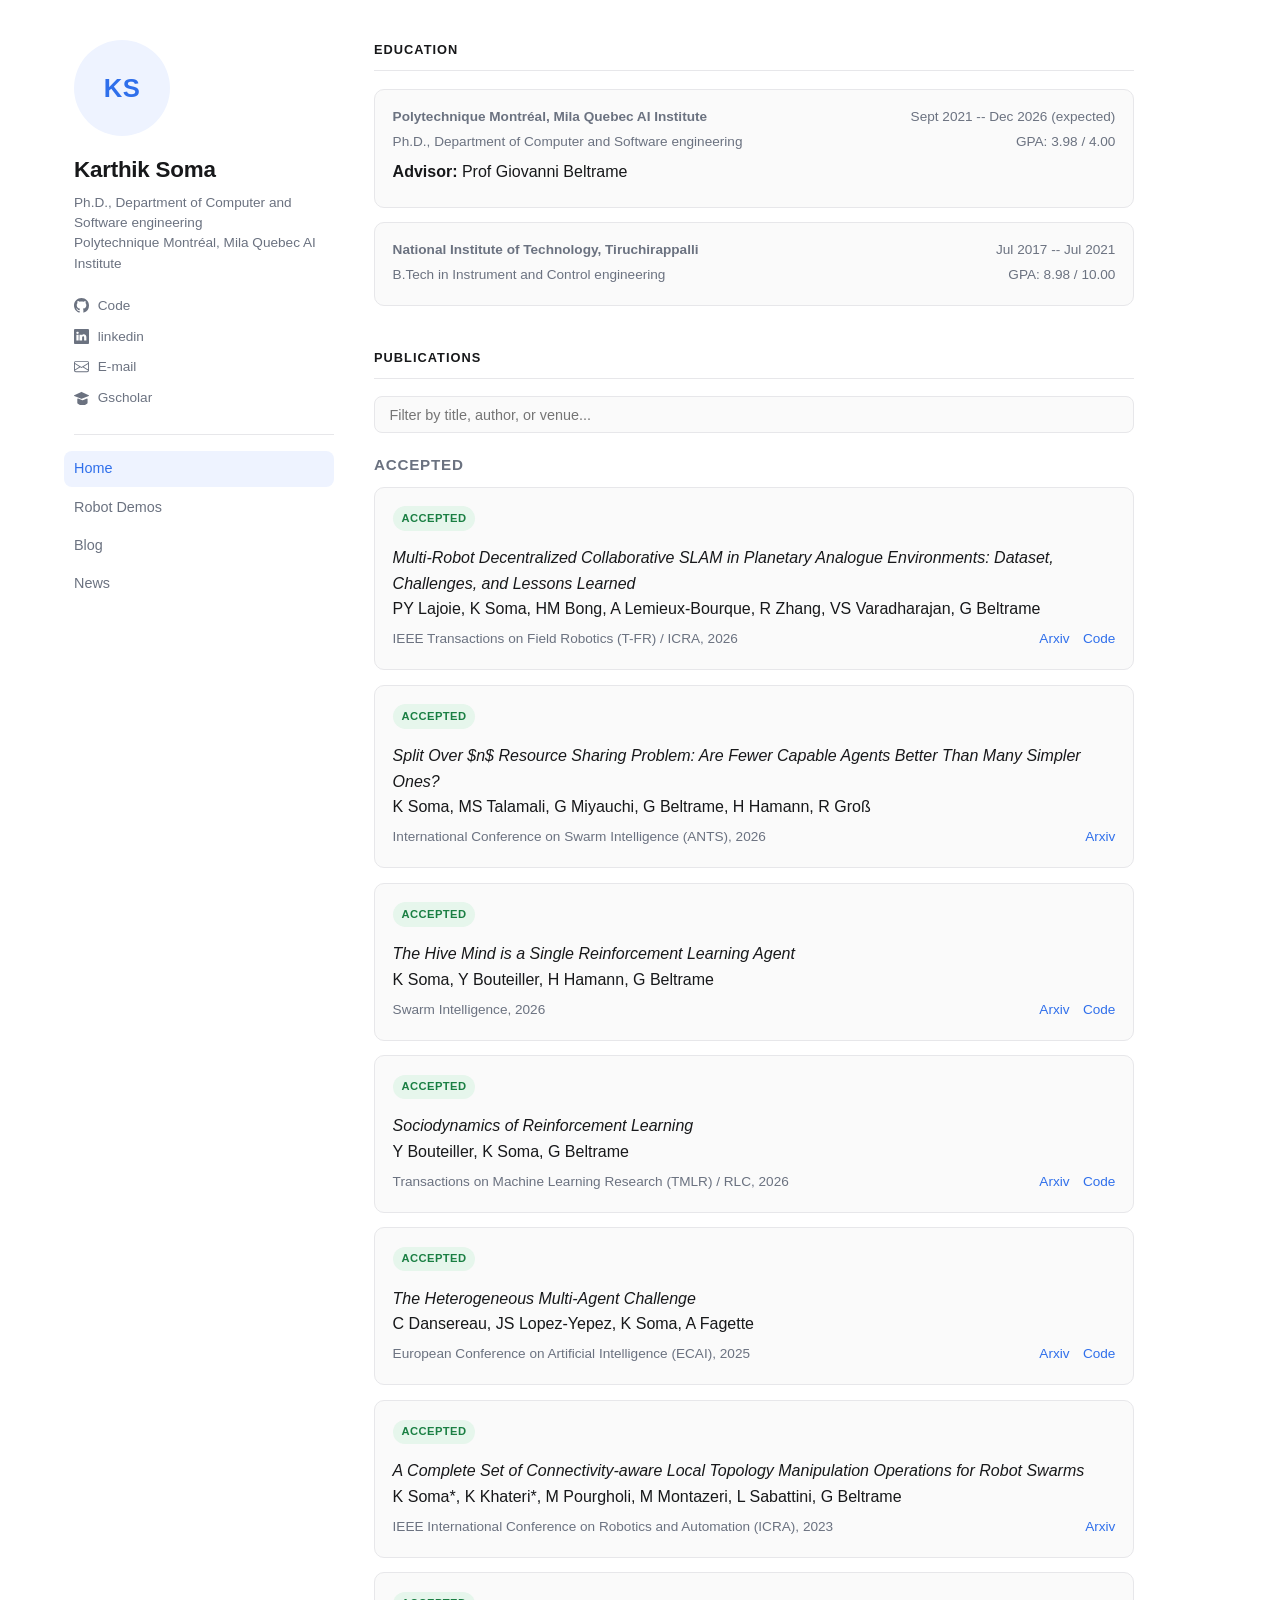
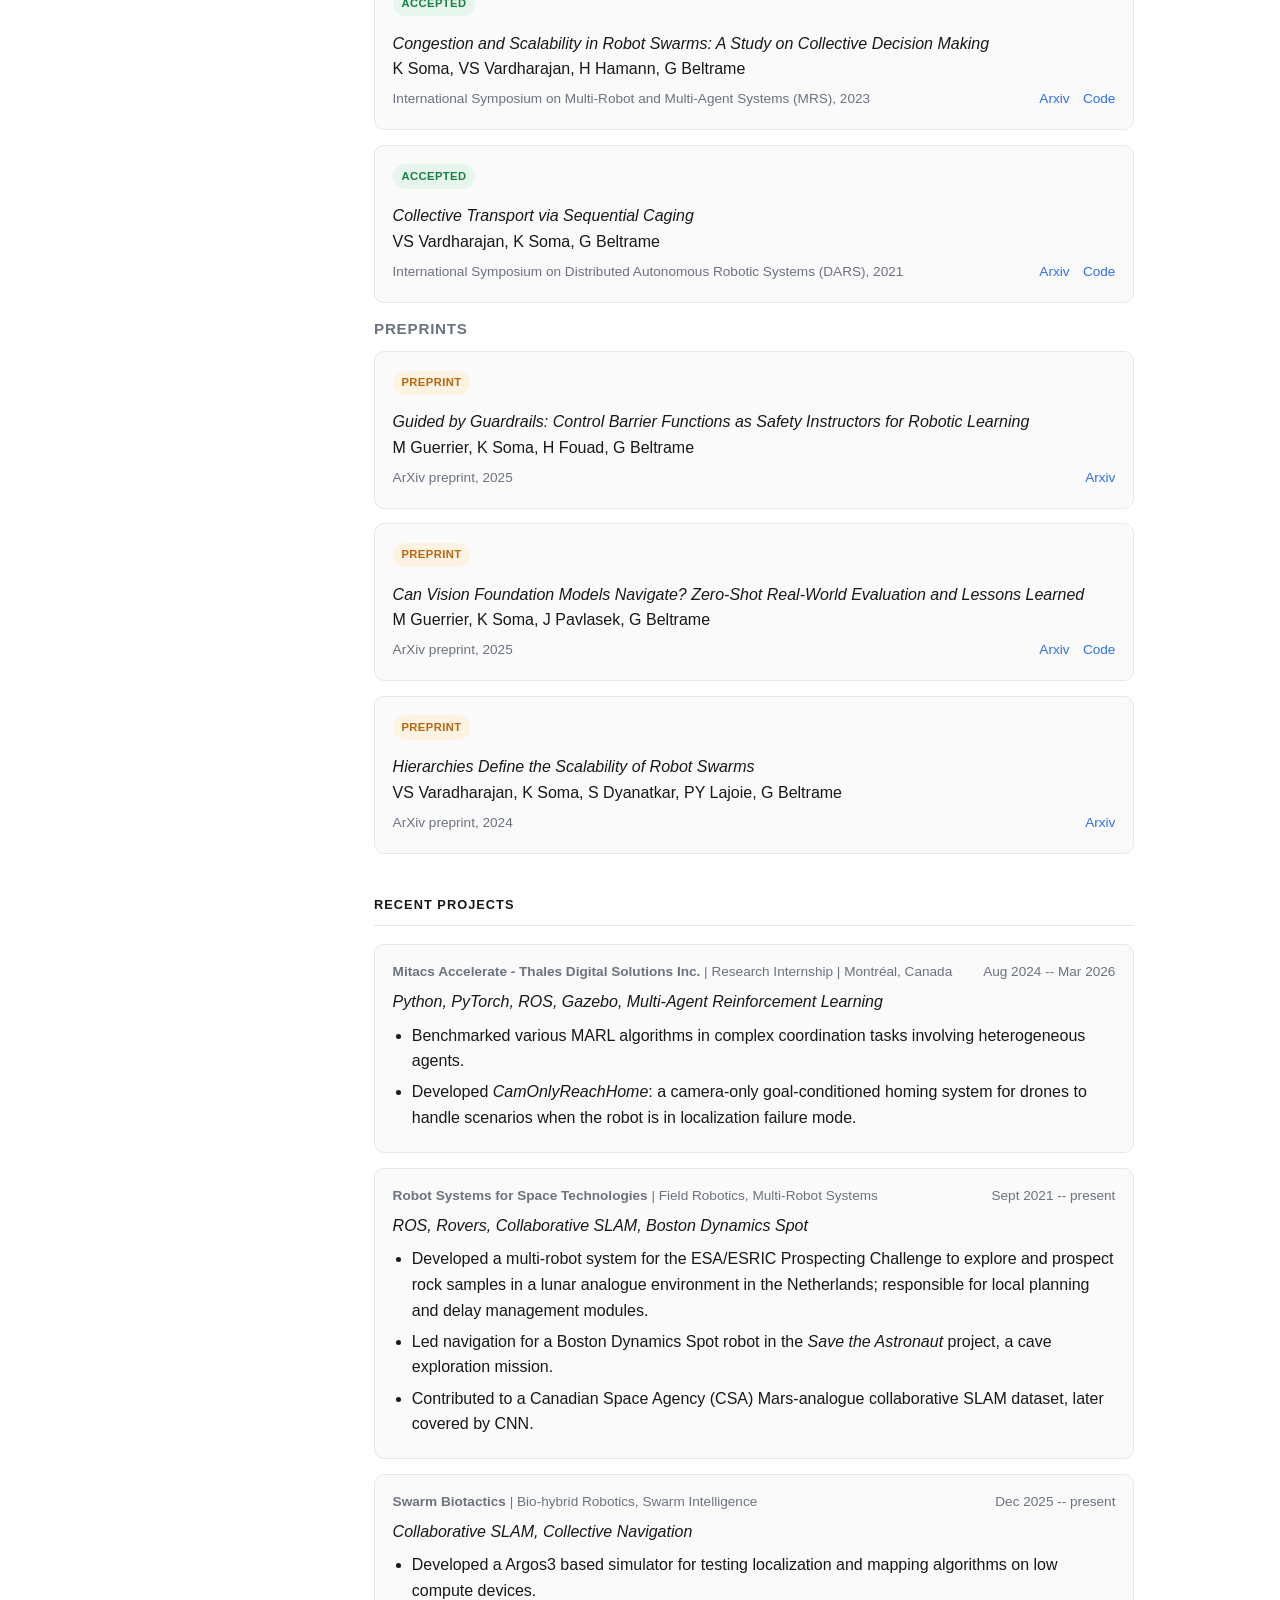
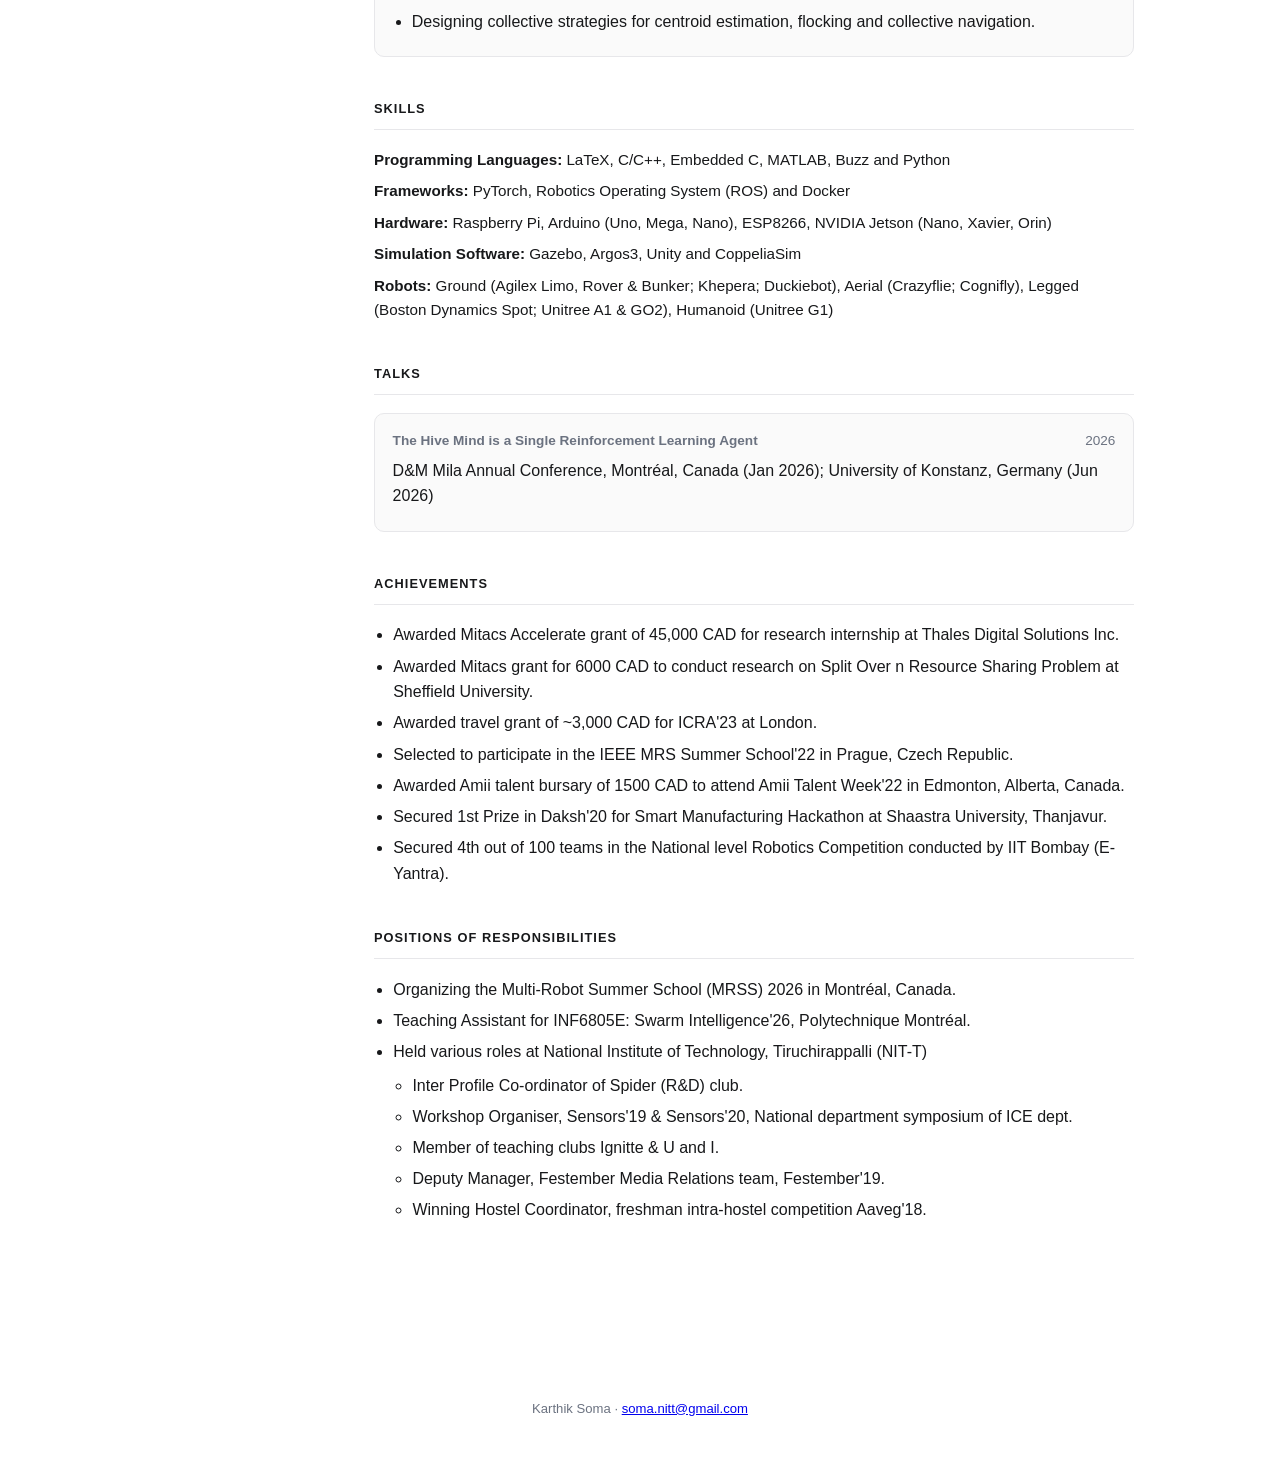
==== index.html @ 1604057b "Redesign site with sidebar layout and tagged publications Sidebar (avatar, role, contact icons, nav)" ====
<!DOCTYPE html>
<html lang="en">
<head>
<meta charset="UTF-8">
<meta name="viewport" content="width=device-width, initial-scale=1.0">
<title>Karthik Soma</title>
<link rel="stylesheet" href="assets/css/style.css">
</head>
<body>

<div class="page">

<aside class="sidebar">
  <div class="avatar-wrap">
    <img class="avatar" src="assets/img/profile.jpg" alt="Karthik Soma"
         onerror="this.style.display='none'; this.nextElementSibling.style.display='flex';">
    <div class="avatar-fallback">KS</div>
  </div>

  <h1>Karthik Soma</h1>
  <p class="role-line">
    Ph.D., Department of Computer and Software engineering<br>
    Polytechnique Montréal, Mila Quebec AI Institute
  </p>

  <ul class="contact-list">
    <li><a href="https://github.com/karthiksomz">
      <svg viewBox="0 0 16 16"><path d="M8 0C3.58 0 0 3.58 0 8c0 3.54 2.29 6.53 5.47 7.59.4.07.55-.17.55-.38 0-.19-.01-.82-.01-1.49-2.01.37-2.53-.49-2.69-.94-.09-.23-.48-.94-.82-1.13-.28-.15-.68-.52-.01-.53.63-.01 1.08.58 1.23.82.72 1.21 1.87.87 2.33.66.07-.52.28-.87.51-1.07-1.78-.2-3.64-.89-3.64-3.95 0-.87.31-1.59.82-2.15-.08-.2-.36-1.02.08-2.12 0 0 .67-.21 2.2.82.64-.18 1.32-.27 2-.27.68 0 1.36.09 2 .27 1.53-1.04 2.2-.82 2.2-.82.44 1.1.16 1.92.08 2.12.51.56.82 1.27.82 2.15 0 3.07-1.87 3.75-3.65 3.95.29.25.54.73.54 1.48 0 1.07-.01 1.93-.01 2.2 0 .21.15.46.55.38A8.01 8.01 0 0 0 16 8c0-4.42-3.58-8-8-8z"/></svg>
      Code
    </a></li>
    <li><a href="https://www.linkedin.com/in/karthik-soma-b92166162/">
      <svg viewBox="0 0 16 16"><path d="M0 1.146C0 .513.526 0 1.175 0h13.65C15.474 0 16 .513 16 1.146v13.708C16 15.487 15.474 16 14.825 16H1.175C.526 16 0 15.487 0 14.854V1.146zM4.943 12.248V6.169H2.542v6.079h2.401zm-1.2-6.906c.837 0 1.358-.554 1.358-1.248-.015-.709-.52-1.248-1.342-1.248-.822 0-1.359.54-1.359 1.248 0 .694.521 1.248 1.327 1.248h.016zm4.908 6.906V8.884c0-.185.014-.369.068-.5.147-.369.483-.75 1.047-.75.738 0 1.033.56 1.033 1.382v3.232h2.4V8.75c0-2.22-1.185-3.25-2.766-3.25-1.274 0-1.845.7-2.165 1.192v.025h-.017l.017-.025V6.169h-2.4c.03.678 0 6.079 0 6.079h2.4z"/></svg>
      linkedin
    </a></li>
    <li><a href="mailto:soma.nitt@gmail.com">
      <svg viewBox="0 0 16 16"><path d="M0 4a2 2 0 0 1 2-2h12a2 2 0 0 1 2 2v8a2 2 0 0 1-2 2H2a2 2 0 0 1-2-2V4zm2-1a1 1 0 0 0-1 1v.217l7 4.2 7-4.2V4a1 1 0 0 0-1-1H2zm13 2.383-4.708 2.825L15 11.105V5.383zm-.034 6.876-5.64-3.471L8 9.583l-1.326-.795-5.64 3.47A1 1 0 0 0 2 13h12a1 1 0 0 0 .966-.741zM1 11.105l4.708-2.897L1 5.383v5.722z"/></svg>
      E-mail
    </a></li>
    <li><a href="https://scholar.google.ca/citations?user=eJ5jLXoAAAAJ&hl=en">
      <svg viewBox="0 0 16 16"><path d="M8.211 2.047a.5.5 0 0 0-.422 0l-7.5 3.5a.5.5 0 0 0 .017.912l7.5 3a.5.5 0 0 0 .388 0l7.5-3a.5.5 0 0 0 .017-.912l-7.5-3.5zM4.176 9.032a.5.5 0 0 0-.656.478v4.012c0 .834.895 1.291 1.484 1.784 1 .834 2.196 1.194 3.996 1.194s2.997-.36 3.997-1.194c.589-.493 1.484-.95 1.484-1.784V9.51a.5.5 0 0 0-.656-.478l-4.5 1.8a.5.5 0 0 1-.372 0l-4.5-1.8z"/></svg>
      Gscholar
    </a></li>
  </ul>

  <nav class="sidebar-nav">
    <a href="index.html" class="active">Home</a>
    <a href="demos.html">Robot Demos</a>
    <a href="blog.html">Blog</a>
    <a href="news.html">News</a>
  </nav>
</aside>

<main>

<section id="education">
  <h2>Education</h2>

  <div class="entry">
    <div class="entry-meta">
      <span><strong>Polytechnique Montréal, Mila Quebec AI Institute</strong></span>
      <span>Sept 2021 -- Dec 2026 (expected)</span>
    </div>
    <div class="entry-meta">
      <span>Ph.D., Department of Computer and Software engineering</span>
      <span>GPA: 3.98 / 4.00</span>
    </div>
    <p><strong>Advisor:</strong> Prof Giovanni Beltrame</p>
  </div>

  <div class="entry">
    <div class="entry-meta">
      <span><strong>National Institute of Technology, Tiruchirappalli</strong></span>
      <span>Jul 2017 -- Jul 2021</span>
    </div>
    <div class="entry-meta">
      <span>B.Tech in Instrument and Control engineering</span>
      <span>GPA: 8.98 / 10.00</span>
    </div>
  </div>
</section>

<section id="publications">
  <h2>Publications</h2>

  <input type="text" class="pub-filter" placeholder="Filter by title, author, or venue..." oninput="filterPubs(this.value)">

  <h3 class="entry-title">Accepted</h3>

  <div class="entry" data-pub>
    <span class="tag tag-accepted">Accepted</span>
    <p><em>Multi-Robot Decentralized Collaborative SLAM in Planetary Analogue Environments: Dataset, Challenges, and Lessons Learned</em><br>
    PY Lajoie, K Soma, HM Bong, A Lemieux-Bourque, R Zhang, VS Varadharajan, G Beltrame</p>
    <div class="entry-meta">
      <span>IEEE Transactions on Field Robotics (T-FR) / ICRA, 2026</span>
      <span class="pub-links">
        <a href="https://arxiv.org/abs/2601.21063">Arxiv</a>
        <a href="https://github.com/MISTLab/Mars_Analogue_CSLAM_Dataset">Code</a>
      </span>
    </div>
  </div>

  <div class="entry" data-pub>
    <span class="tag tag-accepted">Accepted</span>
    <p><em>Split Over $n$ Resource Sharing Problem: Are Fewer Capable Agents Better Than Many Simpler Ones?</em><br>
    K Soma, MS Talamali, G Miyauchi, G Beltrame, H Hamann, R Groß</p>
    <div class="entry-meta">
      <span>International Conference on Swarm Intelligence (ANTS), 2026</span>
      <span class="pub-links"><a href="https://arxiv.org/abs/2604.26374">Arxiv</a></span>
    </div>
  </div>

  <div class="entry" data-pub>
    <span class="tag tag-accepted">Accepted</span>
    <p><em>The Hive Mind is a Single Reinforcement Learning Agent</em><br>
    K Soma, Y Bouteiller, H Hamann, G Beltrame</p>
    <div class="entry-meta">
      <span>Swarm Intelligence, 2026</span>
      <span class="pub-links">
        <a href="https://arxiv.org/abs/2410.17517">Arxiv</a>
        <a href="https://github.com/MISTLab/HiveMindRL">Code</a>
      </span>
    </div>
  </div>

  <div class="entry" data-pub>
    <span class="tag tag-accepted">Accepted</span>
    <p><em>Sociodynamics of Reinforcement Learning</em><br>
    Y Bouteiller, K Soma, G Beltrame</p>
    <div class="entry-meta">
      <span>Transactions on Machine Learning Research (TMLR) / RLC, 2026</span>
      <span class="pub-links">
        <a href="https://arxiv.org/abs/2410.17466">Arxiv</a>
        <a href="https://github.com/MISTLab/RL-societies">Code</a>
      </span>
    </div>
  </div>

  <div class="entry" data-pub>
    <span class="tag tag-accepted">Accepted</span>
    <p><em>The Heterogeneous Multi-Agent Challenge</em><br>
    C Dansereau, JS Lopez-Yepez, K Soma, A Fagette</p>
    <div class="entry-meta">
      <span>European Conference on Artificial Intelligence (ECAI), 2025</span>
      <span class="pub-links">
        <a href="https://arxiv.org/abs/2509.19512">Arxiv</a>
        <a href="https://github.com/ThalesGroup/hemac">Code</a>
      </span>
    </div>
  </div>

  <div class="entry" data-pub>
    <span class="tag tag-accepted">Accepted</span>
    <p><em>A Complete Set of Connectivity-aware Local Topology Manipulation Operations for Robot Swarms</em><br>
    K Soma*, K Khateri*, M Pourgholi, M Montazeri, L Sabattini, G Beltrame</p>
    <div class="entry-meta">
      <span>IEEE International Conference on Robotics and Automation (ICRA), 2023</span>
      <span class="pub-links"><a href="https://arxiv.org/abs/2210.00037">Arxiv</a></span>
    </div>
  </div>

  <div class="entry" data-pub>
    <span class="tag tag-accepted">Accepted</span>
    <p><em>Congestion and Scalability in Robot Swarms: A Study on Collective Decision Making</em><br>
    K Soma, VS Vardharajan, H Hamann, G Beltrame</p>
    <div class="entry-meta">
      <span>International Symposium on Multi-Robot and Multi-Agent Systems (MRS), 2023</span>
      <span class="pub-links">
        <a href="https://arxiv.org/abs/2307.08568">Arxiv</a>
        <a href="https://github.com/MISTLab/Congestion-Scalability">Code</a>
      </span>
    </div>
  </div>

  <div class="entry" data-pub>
    <span class="tag tag-accepted">Accepted</span>
    <p><em>Collective Transport via Sequential Caging</em><br>
    VS Vardharajan, K Soma, G Beltrame</p>
    <div class="entry-meta">
      <span>International Symposium on Distributed Autonomous Robotic Systems (DARS), 2021</span>
      <span class="pub-links">
        <a href="https://arxiv.org/abs/2106.03132">Arxiv</a>
        <a href="https://github.com/MISTLab/SwarmHaul">Code</a>
      </span>
    </div>
  </div>

  <h3 class="entry-title">Preprints</h3>

  <div class="entry" data-pub>
    <span class="tag tag-preprint">Preprint</span>
    <p><em>Guided by Guardrails: Control Barrier Functions as Safety Instructors for Robotic Learning</em><br>
    M Guerrier, K Soma, H Fouad, G Beltrame</p>
    <div class="entry-meta">
      <span>ArXiv preprint, 2025</span>
      <span class="pub-links"><a href="https://arxiv.org/abs/2505.18858">Arxiv</a></span>
    </div>
  </div>

  <div class="entry" data-pub>
    <span class="tag tag-preprint">Preprint</span>
    <p><em>Can Vision Foundation Models Navigate? Zero-Shot Real-World Evaluation and Lessons Learned</em><br>
    M Guerrier, K Soma, J Pavlasek, G Beltrame</p>
    <div class="entry-meta">
      <span>ArXiv preprint, 2025</span>
      <span class="pub-links">
        <a href="https://arxiv.org/abs/2603.25937">Arxiv</a>
        <a href="https://github.com/MaevaGuerrier/vnm-zeroshot-eval">Code</a>
      </span>
    </div>
  </div>

  <div class="entry" data-pub>
    <span class="tag tag-preprint">Preprint</span>
    <p><em>Hierarchies Define the Scalability of Robot Swarms</em><br>
    VS Varadharajan, K Soma, S Dyanatkar, PY Lajoie, G Beltrame</p>
    <div class="entry-meta">
      <span>ArXiv preprint, 2024</span>
      <span class="pub-links"><a href="https://arxiv.org/abs/2405.02417">Arxiv</a></span>
    </div>
  </div>
</section>

<section id="projects">
  <h2>Recent Projects</h2>

  <div class="entry">
    <div class="entry-meta">
      <span><strong>Mitacs Accelerate - Thales Digital Solutions Inc.</strong> | Research Internship | Montréal, Canada</span>
      <span>Aug 2024 -- Mar 2026</span>
    </div>
    <p><em>Python, PyTorch, ROS, Gazebo, Multi-Agent Reinforcement Learning</em></p>
    <ul class="plain">
      <li>Benchmarked various MARL algorithms in complex coordination tasks involving heterogeneous agents.</li>
      <li>Developed <em>CamOnlyReachHome</em>: a camera-only goal-conditioned homing system for drones to handle scenarios when the robot is in localization failure mode.</li>
    </ul>
  </div>

  <div class="entry">
    <div class="entry-meta">
      <span><strong>Robot Systems for Space Technologies</strong> | Field Robotics, Multi-Robot Systems</span>
      <span>Sept 2021 -- present</span>
    </div>
    <p><em>ROS, Rovers, Collaborative SLAM, Boston Dynamics Spot</em></p>
    <ul class="plain">
      <li>Developed a multi-robot system for the ESA/ESRIC Prospecting Challenge to explore and prospect rock samples in a lunar analogue environment in the Netherlands; responsible for local planning and delay management modules.</li>
      <li>Led navigation for a Boston Dynamics Spot robot in the <em>Save the Astronaut</em> project, a cave exploration mission.</li>
      <li>Contributed to a Canadian Space Agency (CSA) Mars-analogue collaborative SLAM dataset, later covered by CNN.</li>
    </ul>
  </div>

  <div class="entry">
    <div class="entry-meta">
      <span><strong>Swarm Biotactics</strong> | Bio-hybrid Robotics, Swarm Intelligence</span>
      <span>Dec 2025 -- present</span>
    </div>
    <p><em>Collaborative SLAM, Collective Navigation</em></p>
    <ul class="plain">
      <li>Developed a Argos3 based simulator for testing localization and mapping algorithms on low compute devices.</li>
      <li>Designing collective strategies for centroid estimation, flocking and collective navigation.</li>
    </ul>
  </div>
</section>

<section id="skills">
  <h2>Skills</h2>
  <div class="skills-grid">
    <p><strong>Programming Languages:</strong> LaTeX, C/C++, Embedded C, MATLAB, Buzz and Python</p>
    <p><strong>Frameworks:</strong> PyTorch, Robotics Operating System (ROS) and Docker</p>
    <p><strong>Hardware:</strong> Raspberry Pi, Arduino (Uno, Mega, Nano), ESP8266, NVIDIA Jetson (Nano, Xavier, Orin)</p>
    <p><strong>Simulation Software:</strong> Gazebo, Argos3, Unity and CoppeliaSim</p>
    <p><strong>Robots:</strong> Ground (Agilex Limo, Rover &amp; Bunker; Khepera; Duckiebot), Aerial (Crazyflie; Cognifly), Legged (Boston Dynamics Spot; Unitree A1 &amp; GO2), Humanoid (Unitree G1)</p>
  </div>
</section>

<section id="talks">
  <h2>Talks</h2>
  <div class="entry">
    <div class="entry-meta">
      <span><strong>The Hive Mind is a Single Reinforcement Learning Agent</strong></span>
      <span>2026</span>
    </div>
    <p>D&amp;M Mila Annual Conference, Montréal, Canada (Jan 2026); University of Konstanz, Germany (Jun 2026)</p>
  </div>
</section>

<section id="achievements">
  <h2>Achievements</h2>
  <ul class="plain">
    <li>Awarded Mitacs Accelerate grant of 45,000 CAD for research internship at Thales Digital Solutions Inc.</li>
    <li>Awarded Mitacs grant for 6000 CAD to conduct research on Split Over n Resource Sharing Problem at Sheffield University.</li>
    <li>Awarded travel grant of ~3,000 CAD for ICRA'23 at London.</li>
    <li>Selected to participate in the IEEE MRS Summer School'22 in Prague, Czech Republic.</li>
    <li>Awarded Amii talent bursary of 1500 CAD to attend Amii Talent Week'22 in Edmonton, Alberta, Canada.</li>
    <li>Secured 1st Prize in Daksh'20 for Smart Manufacturing Hackathon at Shaastra University, Thanjavur.</li>
    <li>Secured 4th out of 100 teams in the National level Robotics Competition conducted by IIT Bombay (E-Yantra).</li>
  </ul>
</section>

<section id="positions">
  <h2>Positions of Responsibilities</h2>
  <ul class="plain">
    <li>Organizing the Multi-Robot Summer School (MRSS) 2026 in Montréal, Canada.</li>
    <li>Teaching Assistant for INF6805E: Swarm Intelligence'26, Polytechnique Montréal.</li>
    <li>Held various roles at National Institute of Technology, Tiruchirappalli (NIT-T)
      <ul class="plain">
        <li>Inter Profile Co-ordinator of Spider (R&amp;D) club.</li>
        <li>Workshop Organiser, Sensors'19 &amp; Sensors'20, National department symposium of ICE dept.</li>
        <li>Member of teaching clubs Ignitte &amp; U and I.</li>
        <li>Deputy Manager, Festember Media Relations team, Festember'19.</li>
        <li>Winning Hostel Coordinator, freshman intra-hostel competition Aaveg'18.</li>
      </ul>
    </li>
  </ul>
</section>

</main>

</div>

<footer class="site-footer">
  <p>Karthik Soma &middot; <a href="mailto:soma.nitt@gmail.com">soma.nitt@gmail.com</a></p>
</footer>

<script>
function filterPubs(query) {
  var q = query.trim().toLowerCase();
  document.querySelectorAll('[data-pub]').forEach(function (el) {
    var match = el.textContent.toLowerCase().indexOf(q) !== -1;
    el.hidden = q.length > 0 && !match;
  });
}
</script>

</body>
</html>
---- assets/css/style.css ----
:root {
  --accent: #2f6feb;
  --accent-soft: #eef3ff;
  --tag-accepted-bg: #e6f6ec;
  --tag-accepted-fg: #1a7f43;
  --tag-preprint-bg: #fef3e2;
  --tag-preprint-fg: #b9660a;
  --text: #17181a;
  --muted: #6b7280;
  --bg: #ffffff;
  --surface: #fafafa;
  --border: #e7e7ea;
  --sidebar-width: 260px;
  --max-width: 760px;
}

* { box-sizing: border-box; }

body {
  margin: 0;
  font-family: -apple-system, BlinkMacSystemFont, "Segoe UI", Roboto, Helvetica, Arial, sans-serif;
  color: var(--text);
  background: var(--bg);
  line-height: 1.6;
  -webkit-font-smoothing: antialiased;
}

.page {
  display: flex;
  align-items: flex-start;
  max-width: 1180px;
  margin: 0 auto;
  gap: 2.5rem;
  padding: 2.5rem 1.5rem;
}

/* Sidebar */

aside.sidebar {
  width: var(--sidebar-width);
  flex-shrink: 0;
  position: sticky;
  top: 2.5rem;
}

.avatar-wrap {
  width: 96px;
  height: 96px;
  margin-bottom: 1rem;
  position: relative;
}

.avatar-wrap img.avatar {
  width: 96px;
  height: 96px;
  border-radius: 50%;
  object-fit: cover;
  display: block;
}

.avatar-fallback {
  display: none;
  width: 96px;
  height: 96px;
  border-radius: 50%;
  background: var(--accent-soft);
  color: var(--accent);
  align-items: center;
  justify-content: center;
  font-weight: 700;
  font-size: 1.6rem;
  letter-spacing: 0.02em;
}

aside.sidebar h1 {
  margin: 0 0 0.3rem;
  font-size: 1.4rem;
  font-weight: 700;
  letter-spacing: -0.01em;
}

.role-line {
  margin: 0 0 1.3rem;
  font-size: 0.85rem;
  color: var(--muted);
  line-height: 1.5;
}

ul.contact-list {
  list-style: none;
  margin: 0 0 1.6rem;
  padding: 0;
  display: flex;
  flex-direction: column;
  gap: 0.55rem;
}

ul.contact-list li a {
  display: flex;
  align-items: center;
  gap: 0.55rem;
  color: var(--muted);
  text-decoration: none;
  font-size: 0.85rem;
}

ul.contact-list li a:hover { color: var(--accent); }

ul.contact-list svg {
  width: 15px;
  height: 15px;
  flex-shrink: 0;
  fill: currentColor;
}

nav.sidebar-nav {
  display: flex;
  flex-direction: column;
  gap: 0.15rem;
  border-top: 1px solid var(--border);
  padding-top: 1rem;
}

nav.sidebar-nav a {
  color: var(--muted);
  text-decoration: none;
  font-size: 0.9rem;
  font-weight: 500;
  padding: 0.4rem 0.6rem;
  border-radius: 8px;
  margin-left: -0.6rem;
  transition: background 0.15s ease, color 0.15s ease;
}

nav.sidebar-nav a:hover {
  color: var(--text);
  background: var(--surface);
}

nav.sidebar-nav a.active {
  color: var(--accent);
  background: var(--accent-soft);
}

/* Main content */

main {
  flex: 1;
  min-width: 0;
  max-width: var(--max-width);
  padding-bottom: 3rem;
}

section {
  margin-bottom: 2.6rem;
}

section h2 {
  color: var(--text);
  font-size: 0.8rem;
  font-weight: 700;
  text-transform: uppercase;
  letter-spacing: 0.08em;
  margin: 0 0 1.1rem;
  padding-bottom: 0.6rem;
  border-bottom: 1px solid var(--border);
}

h3.entry-title {
  margin: 0 0 0.6rem;
  font-size: 0.95rem;
  font-weight: 600;
  color: var(--muted);
  text-transform: uppercase;
  letter-spacing: 0.05em;
}

.entry {
  padding: 1rem 1.1rem;
  margin-bottom: 0.9rem;
  border: 1px solid var(--border);
  border-radius: 10px;
  background: var(--surface);
}

.entry p { margin: 0.4rem 0; }

.entry-meta {
  display: flex;
  justify-content: space-between;
  flex-wrap: wrap;
  gap: 0.3rem 1rem;
  color: var(--muted);
  font-size: 0.85rem;
  margin-bottom: 0.2rem;
}

ul.plain {
  margin: 0.5rem 0 0;
  padding-left: 1.2rem;
}

ul.plain li {
  margin-bottom: 0.35rem;
}

.pub-links {
  font-size: 0.85rem;
  white-space: nowrap;
}

.pub-links a {
  color: var(--accent);
  text-decoration: none;
  margin-left: 0.6rem;
  font-weight: 500;
}

.pub-links a:hover { text-decoration: underline; }

.skills-grid p {
  margin: 0.45rem 0;
  font-size: 0.95rem;
}

ul.news-list {
  list-style: none;
  margin: 0;
  padding: 0;
}

ul.news-list li {
  padding: 0.6rem 0;
  border-bottom: 1px solid var(--border);
  font-size: 0.92rem;
}

ul.news-list li:first-child { padding-top: 0; }
ul.news-list li:last-child { border-bottom: none; }

.news-date {
  color: var(--muted);
  font-size: 0.85rem;
}

.placeholder-box {
  border: 1px dashed var(--border);
  padding: 3rem 1.5rem;
  text-align: center;
  color: var(--muted);
  border-radius: 12px;
  font-size: 0.95rem;
}

footer.site-footer {
  text-align: center;
  padding: 2rem 1rem;
  color: var(--muted);
  font-size: 0.82rem;
}

/* Publication tags + filter */

.tag {
  display: inline-block;
  font-size: 0.7rem;
  font-weight: 700;
  text-transform: uppercase;
  letter-spacing: 0.04em;
  padding: 0.2rem 0.55rem;
  border-radius: 999px;
  margin-bottom: 0.5rem;
}

.tag-accepted {
  background: var(--tag-accepted-bg);
  color: var(--tag-accepted-fg);
}

.tag-preprint {
  background: var(--tag-preprint-bg);
  color: var(--tag-preprint-fg);
}

.pub-filter {
  width: 100%;
  padding: 0.6rem 0.9rem;
  margin-bottom: 1.2rem;
  border: 1px solid var(--border);
  border-radius: 8px;
  background: var(--surface);
  color: var(--text);
  font-size: 0.9rem;
  font-family: inherit;
}

.pub-filter:focus {
  outline: none;
  border-color: var(--accent);
}

.entry[hidden] { display: none; }

@media (prefers-color-scheme: dark) {
  :root {
    --accent: #6c9bff;
    --accent-soft: #17233e;
    --tag-accepted-bg: #123521;
    --tag-accepted-fg: #4ade80;
    --tag-preprint-bg: #3a2a12;
    --tag-preprint-fg: #f0b352;
    --text: #eaeaec;
    --muted: #9a9aa2;
    --bg: #101113;
    --surface: #18191c;
    --border: #2a2b2f;
  }
}

@media (max-width: 800px) {
  .page {
    flex-direction: column;
    gap: 1.5rem;
  }
  aside.sidebar {
    width: 100%;
    position: static;
  }
  nav.sidebar-nav {
    flex-direction: row;
    flex-wrap: wrap;
  }
  nav.sidebar-nav a { margin-left: 0; }
}

@media (max-width: 600px) {
  .entry-meta { flex-direction: column; gap: 0.15rem; }
  .pub-links { white-space: normal; display: block; margin-top: 0.3rem; }
  .pub-links a { margin-left: 0; margin-right: 0.8rem; }
}
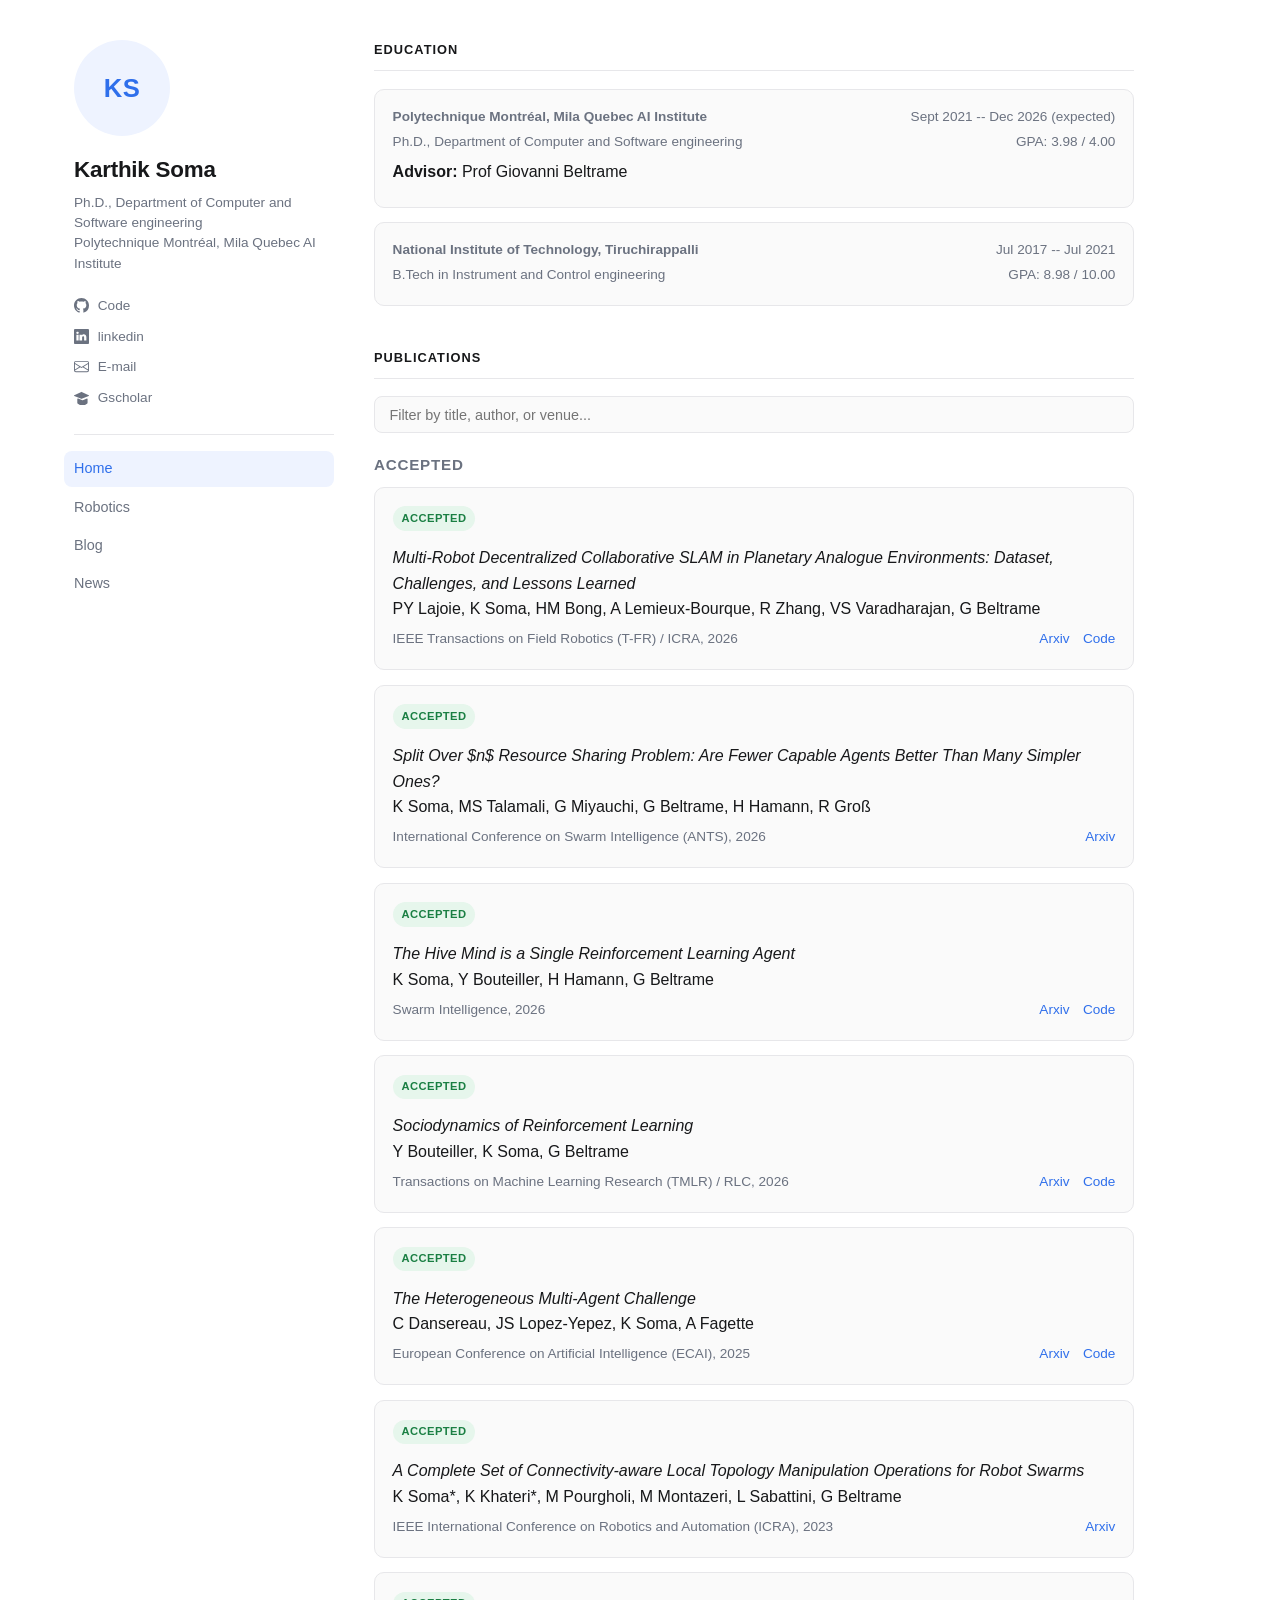
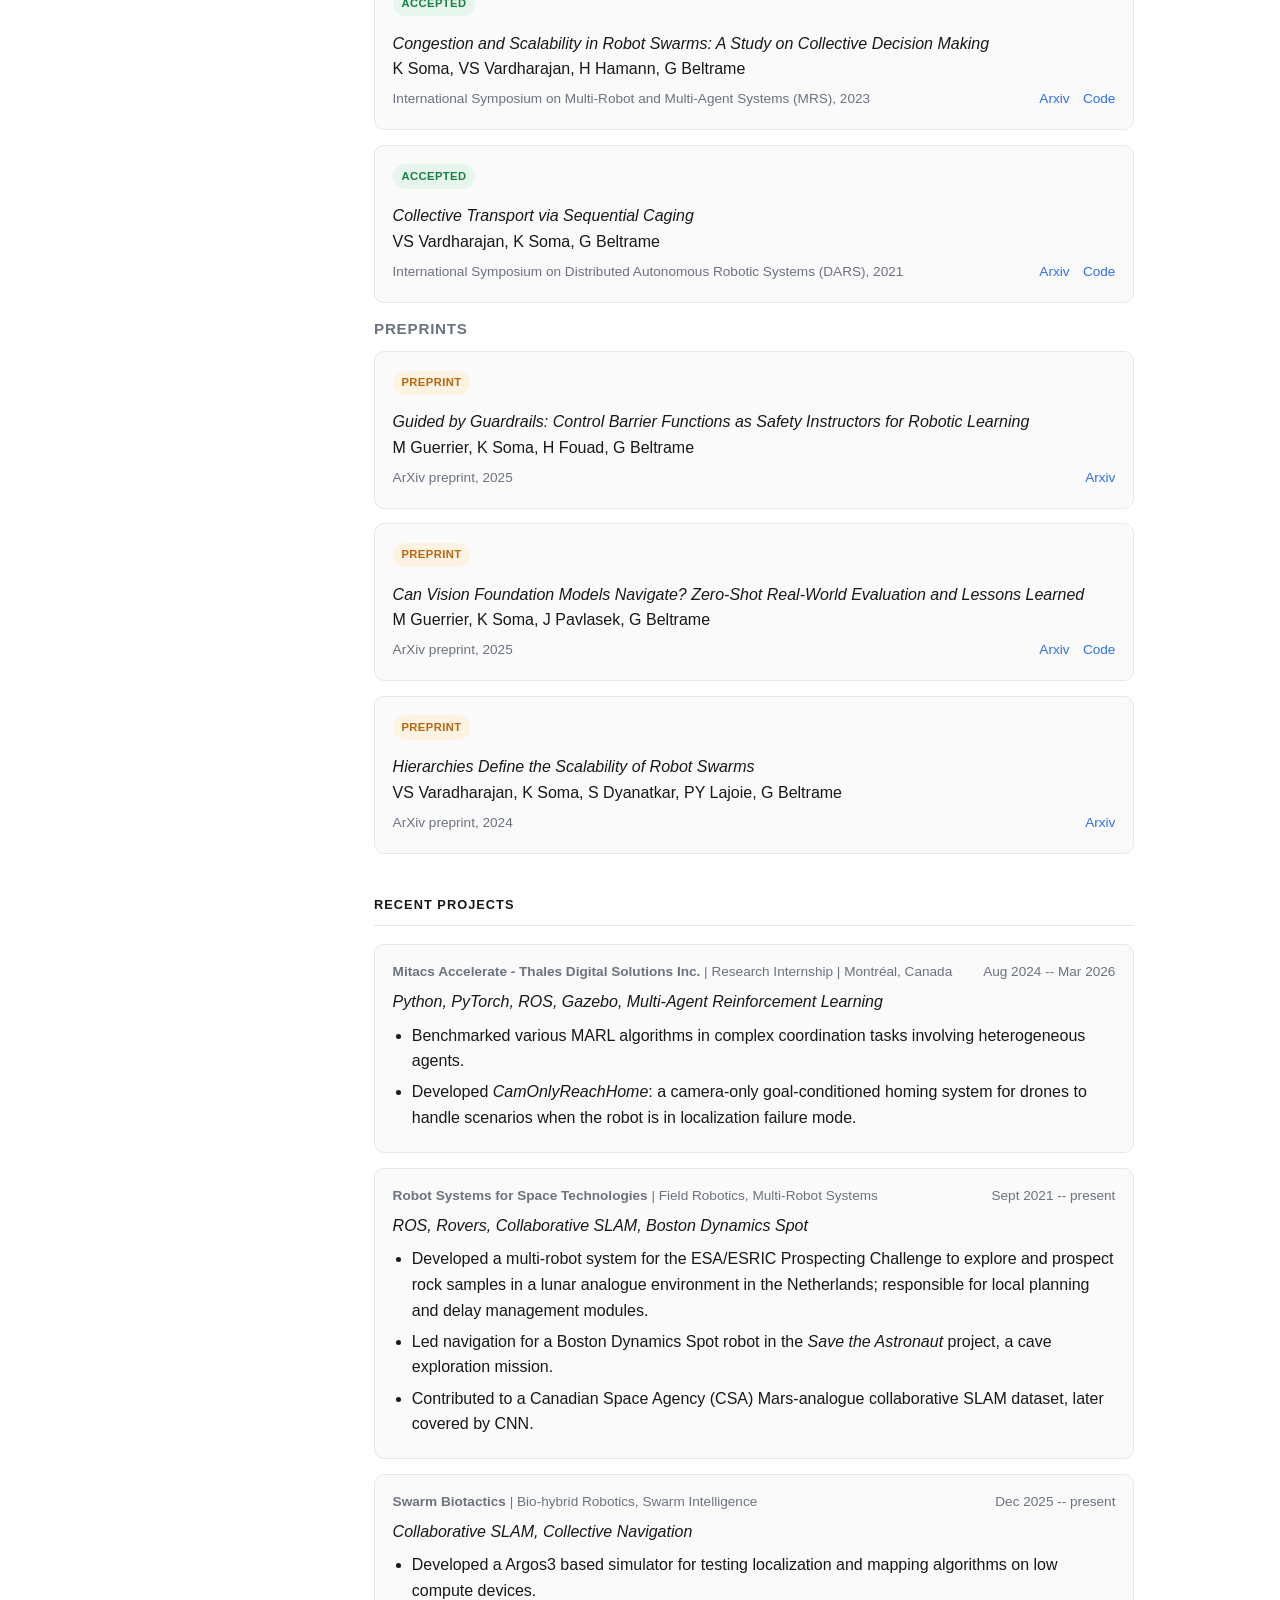
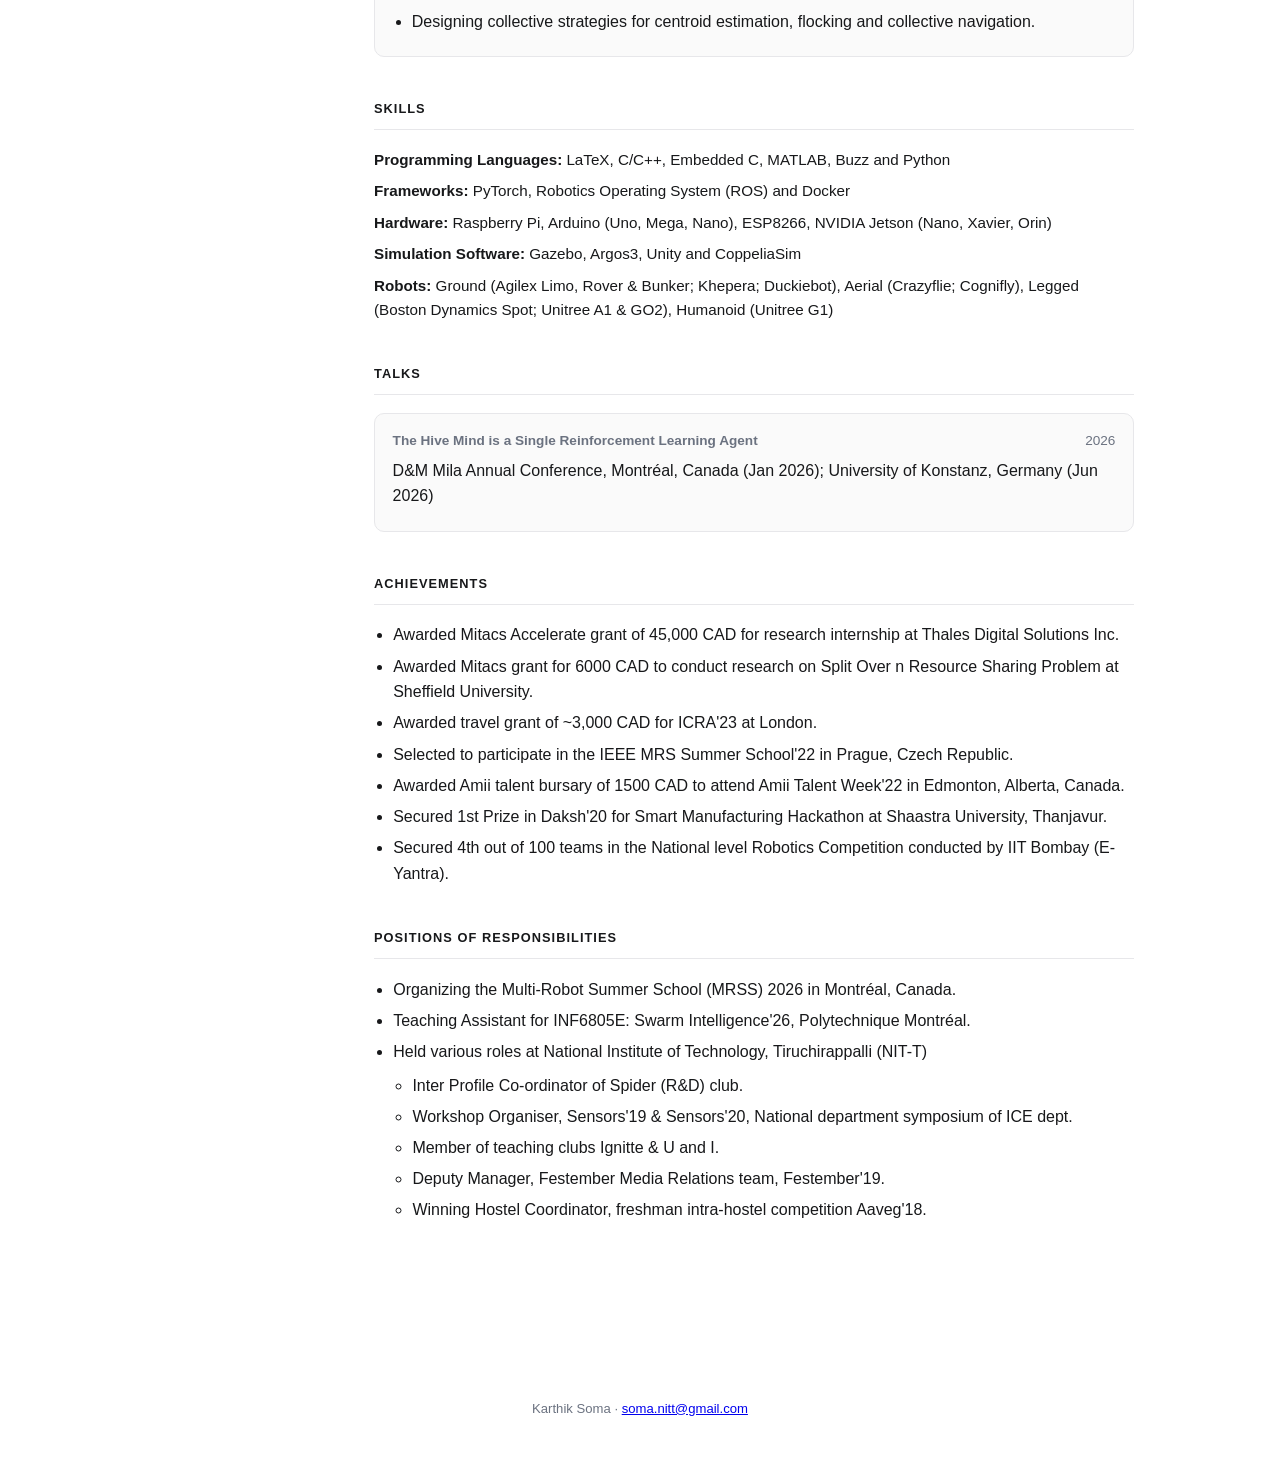
==== commit fa94d251: "Rename Robot Demos to Robotics, add collective transport entry Renamed nav label/page title across a" ====
--- a/index.html
+++ b/index.html
@@ -44,7 +44,7 @@
 
   <nav class="sidebar-nav">
     <a href="index.html" class="active">Home</a>
-    <a href="demos.html">Robot Demos</a>
+    <a href="demos.html">Robotics</a>
     <a href="blog.html">Blog</a>
     <a href="news.html">News</a>
   </nav>
--- a/assets/css/style.css
+++ b/assets/css/style.css
@@ -195,6 +195,14 @@
   margin-bottom: 0.2rem;
 }
 
+.entry-meta a {
+  color: var(--accent);
+  text-decoration: none;
+  font-weight: 500;
+}
+
+.entry-meta a:hover { text-decoration: underline; }
+
 ul.plain {
   margin: 0.5rem 0 0;
   padding-left: 1.2rem;
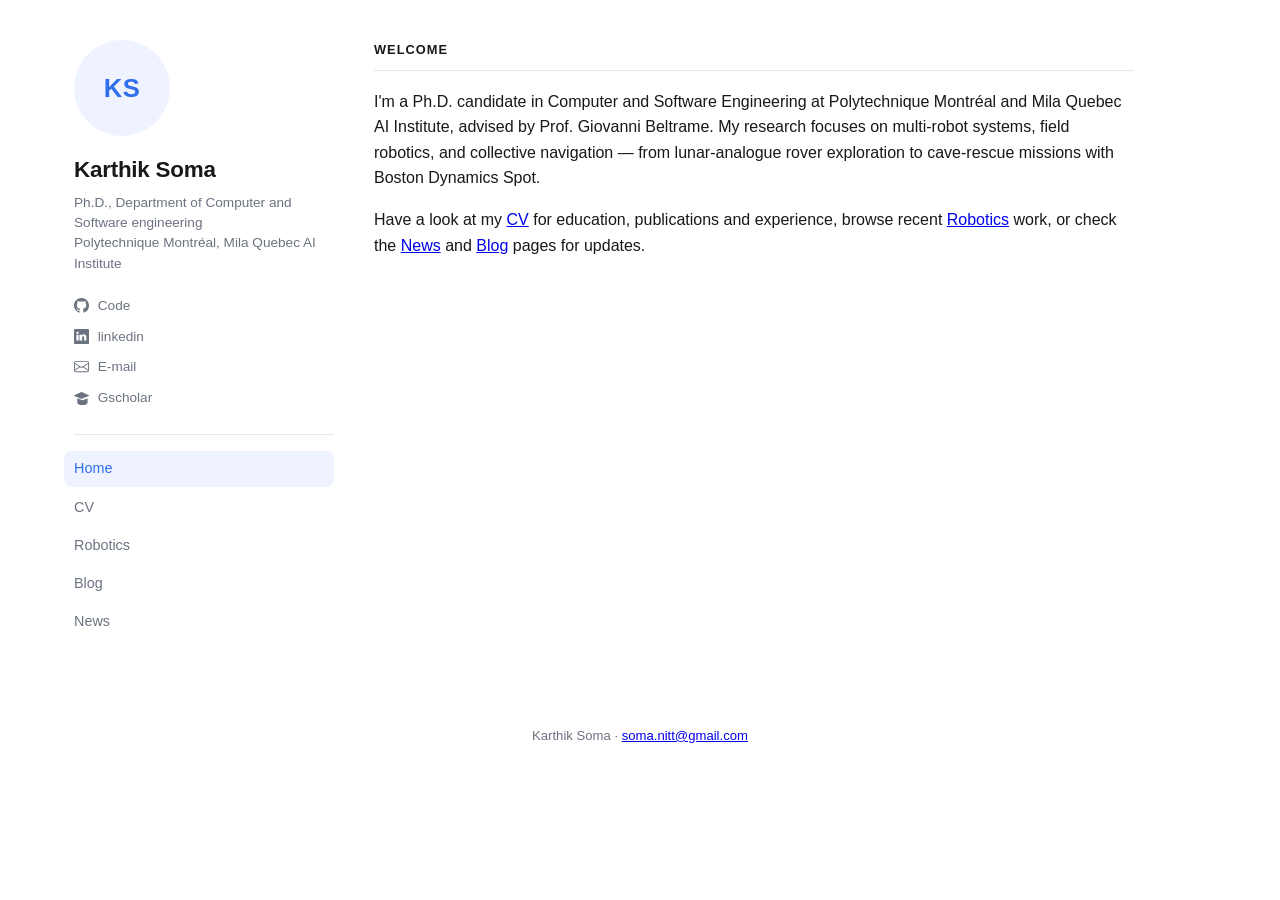
==== commit f5fe3617: "Split CV content into a dedicated CV page Home now shows a short intro and links out; the education," ====
--- a/index.html
+++ b/index.html
@@ -44,6 +44,7 @@
 
   <nav class="sidebar-nav">
     <a href="index.html" class="active">Home</a>
+    <a href="cv.html">CV</a>
     <a href="demos.html">Robotics</a>
     <a href="blog.html">Blog</a>
     <a href="news.html">News</a>
@@ -52,265 +53,10 @@
 
 <main>
 
-<section id="education">
-  <h2>Education</h2>
-
-  <div class="entry">
-    <div class="entry-meta">
-      <span><strong>Polytechnique Montréal, Mila Quebec AI Institute</strong></span>
-      <span>Sept 2021 -- Dec 2026 (expected)</span>
-    </div>
-    <div class="entry-meta">
-      <span>Ph.D., Department of Computer and Software engineering</span>
-      <span>GPA: 3.98 / 4.00</span>
-    </div>
-    <p><strong>Advisor:</strong> Prof Giovanni Beltrame</p>
-  </div>
-
-  <div class="entry">
-    <div class="entry-meta">
-      <span><strong>National Institute of Technology, Tiruchirappalli</strong></span>
-      <span>Jul 2017 -- Jul 2021</span>
-    </div>
-    <div class="entry-meta">
-      <span>B.Tech in Instrument and Control engineering</span>
-      <span>GPA: 8.98 / 10.00</span>
-    </div>
-  </div>
-</section>
-
-<section id="publications">
-  <h2>Publications</h2>
-
-  <input type="text" class="pub-filter" placeholder="Filter by title, author, or venue..." oninput="filterPubs(this.value)">
-
-  <h3 class="entry-title">Accepted</h3>
-
-  <div class="entry" data-pub>
-    <span class="tag tag-accepted">Accepted</span>
-    <p><em>Multi-Robot Decentralized Collaborative SLAM in Planetary Analogue Environments: Dataset, Challenges, and Lessons Learned</em><br>
-    PY Lajoie, K Soma, HM Bong, A Lemieux-Bourque, R Zhang, VS Varadharajan, G Beltrame</p>
-    <div class="entry-meta">
-      <span>IEEE Transactions on Field Robotics (T-FR) / ICRA, 2026</span>
-      <span class="pub-links">
-        <a href="https://arxiv.org/abs/2601.21063">Arxiv</a>
-        <a href="https://github.com/MISTLab/Mars_Analogue_CSLAM_Dataset">Code</a>
-      </span>
-    </div>
-  </div>
-
-  <div class="entry" data-pub>
-    <span class="tag tag-accepted">Accepted</span>
-    <p><em>Split Over $n$ Resource Sharing Problem: Are Fewer Capable Agents Better Than Many Simpler Ones?</em><br>
-    K Soma, MS Talamali, G Miyauchi, G Beltrame, H Hamann, R Groß</p>
-    <div class="entry-meta">
-      <span>International Conference on Swarm Intelligence (ANTS), 2026</span>
-      <span class="pub-links"><a href="https://arxiv.org/abs/2604.26374">Arxiv</a></span>
-    </div>
-  </div>
-
-  <div class="entry" data-pub>
-    <span class="tag tag-accepted">Accepted</span>
-    <p><em>The Hive Mind is a Single Reinforcement Learning Agent</em><br>
-    K Soma, Y Bouteiller, H Hamann, G Beltrame</p>
-    <div class="entry-meta">
-      <span>Swarm Intelligence, 2026</span>
-      <span class="pub-links">
-        <a href="https://arxiv.org/abs/2410.17517">Arxiv</a>
-        <a href="https://github.com/MISTLab/HiveMindRL">Code</a>
-      </span>
-    </div>
-  </div>
-
-  <div class="entry" data-pub>
-    <span class="tag tag-accepted">Accepted</span>
-    <p><em>Sociodynamics of Reinforcement Learning</em><br>
-    Y Bouteiller, K Soma, G Beltrame</p>
-    <div class="entry-meta">
-      <span>Transactions on Machine Learning Research (TMLR) / RLC, 2026</span>
-      <span class="pub-links">
-        <a href="https://arxiv.org/abs/2410.17466">Arxiv</a>
-        <a href="https://github.com/MISTLab/RL-societies">Code</a>
-      </span>
-    </div>
-  </div>
-
-  <div class="entry" data-pub>
-    <span class="tag tag-accepted">Accepted</span>
-    <p><em>The Heterogeneous Multi-Agent Challenge</em><br>
-    C Dansereau, JS Lopez-Yepez, K Soma, A Fagette</p>
-    <div class="entry-meta">
-      <span>European Conference on Artificial Intelligence (ECAI), 2025</span>
-      <span class="pub-links">
-        <a href="https://arxiv.org/abs/2509.19512">Arxiv</a>
-        <a href="https://github.com/ThalesGroup/hemac">Code</a>
-      </span>
-    </div>
-  </div>
-
-  <div class="entry" data-pub>
-    <span class="tag tag-accepted">Accepted</span>
-    <p><em>A Complete Set of Connectivity-aware Local Topology Manipulation Operations for Robot Swarms</em><br>
-    K Soma*, K Khateri*, M Pourgholi, M Montazeri, L Sabattini, G Beltrame</p>
-    <div class="entry-meta">
-      <span>IEEE International Conference on Robotics and Automation (ICRA), 2023</span>
-      <span class="pub-links"><a href="https://arxiv.org/abs/2210.00037">Arxiv</a></span>
-    </div>
-  </div>
-
-  <div class="entry" data-pub>
-    <span class="tag tag-accepted">Accepted</span>
-    <p><em>Congestion and Scalability in Robot Swarms: A Study on Collective Decision Making</em><br>
-    K Soma, VS Vardharajan, H Hamann, G Beltrame</p>
-    <div class="entry-meta">
-      <span>International Symposium on Multi-Robot and Multi-Agent Systems (MRS), 2023</span>
-      <span class="pub-links">
-        <a href="https://arxiv.org/abs/2307.08568">Arxiv</a>
-        <a href="https://github.com/MISTLab/Congestion-Scalability">Code</a>
-      </span>
-    </div>
-  </div>
-
-  <div class="entry" data-pub>
-    <span class="tag tag-accepted">Accepted</span>
-    <p><em>Collective Transport via Sequential Caging</em><br>
-    VS Vardharajan, K Soma, G Beltrame</p>
-    <div class="entry-meta">
-      <span>International Symposium on Distributed Autonomous Robotic Systems (DARS), 2021</span>
-      <span class="pub-links">
-        <a href="https://arxiv.org/abs/2106.03132">Arxiv</a>
-        <a href="https://github.com/MISTLab/SwarmHaul">Code</a>
-      </span>
-    </div>
-  </div>
-
-  <h3 class="entry-title">Preprints</h3>
-
-  <div class="entry" data-pub>
-    <span class="tag tag-preprint">Preprint</span>
-    <p><em>Guided by Guardrails: Control Barrier Functions as Safety Instructors for Robotic Learning</em><br>
-    M Guerrier, K Soma, H Fouad, G Beltrame</p>
-    <div class="entry-meta">
-      <span>ArXiv preprint, 2025</span>
-      <span class="pub-links"><a href="https://arxiv.org/abs/2505.18858">Arxiv</a></span>
-    </div>
-  </div>
-
-  <div class="entry" data-pub>
-    <span class="tag tag-preprint">Preprint</span>
-    <p><em>Can Vision Foundation Models Navigate? Zero-Shot Real-World Evaluation and Lessons Learned</em><br>
-    M Guerrier, K Soma, J Pavlasek, G Beltrame</p>
-    <div class="entry-meta">
-      <span>ArXiv preprint, 2025</span>
-      <span class="pub-links">
-        <a href="https://arxiv.org/abs/2603.25937">Arxiv</a>
-        <a href="https://github.com/MaevaGuerrier/vnm-zeroshot-eval">Code</a>
-      </span>
-    </div>
-  </div>
-
-  <div class="entry" data-pub>
-    <span class="tag tag-preprint">Preprint</span>
-    <p><em>Hierarchies Define the Scalability of Robot Swarms</em><br>
-    VS Varadharajan, K Soma, S Dyanatkar, PY Lajoie, G Beltrame</p>
-    <div class="entry-meta">
-      <span>ArXiv preprint, 2024</span>
-      <span class="pub-links"><a href="https://arxiv.org/abs/2405.02417">Arxiv</a></span>
-    </div>
-  </div>
-</section>
-
-<section id="projects">
-  <h2>Recent Projects</h2>
-
-  <div class="entry">
-    <div class="entry-meta">
-      <span><strong>Mitacs Accelerate - Thales Digital Solutions Inc.</strong> | Research Internship | Montréal, Canada</span>
-      <span>Aug 2024 -- Mar 2026</span>
-    </div>
-    <p><em>Python, PyTorch, ROS, Gazebo, Multi-Agent Reinforcement Learning</em></p>
-    <ul class="plain">
-      <li>Benchmarked various MARL algorithms in complex coordination tasks involving heterogeneous agents.</li>
-      <li>Developed <em>CamOnlyReachHome</em>: a camera-only goal-conditioned homing system for drones to handle scenarios when the robot is in localization failure mode.</li>
-    </ul>
-  </div>
-
-  <div class="entry">
-    <div class="entry-meta">
-      <span><strong>Robot Systems for Space Technologies</strong> | Field Robotics, Multi-Robot Systems</span>
-      <span>Sept 2021 -- present</span>
-    </div>
-    <p><em>ROS, Rovers, Collaborative SLAM, Boston Dynamics Spot</em></p>
-    <ul class="plain">
-      <li>Developed a multi-robot system for the ESA/ESRIC Prospecting Challenge to explore and prospect rock samples in a lunar analogue environment in the Netherlands; responsible for local planning and delay management modules.</li>
-      <li>Led navigation for a Boston Dynamics Spot robot in the <em>Save the Astronaut</em> project, a cave exploration mission.</li>
-      <li>Contributed to a Canadian Space Agency (CSA) Mars-analogue collaborative SLAM dataset, later covered by CNN.</li>
-    </ul>
-  </div>
-
-  <div class="entry">
-    <div class="entry-meta">
-      <span><strong>Swarm Biotactics</strong> | Bio-hybrid Robotics, Swarm Intelligence</span>
-      <span>Dec 2025 -- present</span>
-    </div>
-    <p><em>Collaborative SLAM, Collective Navigation</em></p>
-    <ul class="plain">
-      <li>Developed a Argos3 based simulator for testing localization and mapping algorithms on low compute devices.</li>
-      <li>Designing collective strategies for centroid estimation, flocking and collective navigation.</li>
-    </ul>
-  </div>
-</section>
-
-<section id="skills">
-  <h2>Skills</h2>
-  <div class="skills-grid">
-    <p><strong>Programming Languages:</strong> LaTeX, C/C++, Embedded C, MATLAB, Buzz and Python</p>
-    <p><strong>Frameworks:</strong> PyTorch, Robotics Operating System (ROS) and Docker</p>
-    <p><strong>Hardware:</strong> Raspberry Pi, Arduino (Uno, Mega, Nano), ESP8266, NVIDIA Jetson (Nano, Xavier, Orin)</p>
-    <p><strong>Simulation Software:</strong> Gazebo, Argos3, Unity and CoppeliaSim</p>
-    <p><strong>Robots:</strong> Ground (Agilex Limo, Rover &amp; Bunker; Khepera; Duckiebot), Aerial (Crazyflie; Cognifly), Legged (Boston Dynamics Spot; Unitree A1 &amp; GO2), Humanoid (Unitree G1)</p>
-  </div>
-</section>
-
-<section id="talks">
-  <h2>Talks</h2>
-  <div class="entry">
-    <div class="entry-meta">
-      <span><strong>The Hive Mind is a Single Reinforcement Learning Agent</strong></span>
-      <span>2026</span>
-    </div>
-    <p>D&amp;M Mila Annual Conference, Montréal, Canada (Jan 2026); University of Konstanz, Germany (Jun 2026)</p>
-  </div>
-</section>
-
-<section id="achievements">
-  <h2>Achievements</h2>
-  <ul class="plain">
-    <li>Awarded Mitacs Accelerate grant of 45,000 CAD for research internship at Thales Digital Solutions Inc.</li>
-    <li>Awarded Mitacs grant for 6000 CAD to conduct research on Split Over n Resource Sharing Problem at Sheffield University.</li>
-    <li>Awarded travel grant of ~3,000 CAD for ICRA'23 at London.</li>
-    <li>Selected to participate in the IEEE MRS Summer School'22 in Prague, Czech Republic.</li>
-    <li>Awarded Amii talent bursary of 1500 CAD to attend Amii Talent Week'22 in Edmonton, Alberta, Canada.</li>
-    <li>Secured 1st Prize in Daksh'20 for Smart Manufacturing Hackathon at Shaastra University, Thanjavur.</li>
-    <li>Secured 4th out of 100 teams in the National level Robotics Competition conducted by IIT Bombay (E-Yantra).</li>
-  </ul>
-</section>
-
-<section id="positions">
-  <h2>Positions of Responsibilities</h2>
-  <ul class="plain">
-    <li>Organizing the Multi-Robot Summer School (MRSS) 2026 in Montréal, Canada.</li>
-    <li>Teaching Assistant for INF6805E: Swarm Intelligence'26, Polytechnique Montréal.</li>
-    <li>Held various roles at National Institute of Technology, Tiruchirappalli (NIT-T)
-      <ul class="plain">
-        <li>Inter Profile Co-ordinator of Spider (R&amp;D) club.</li>
-        <li>Workshop Organiser, Sensors'19 &amp; Sensors'20, National department symposium of ICE dept.</li>
-        <li>Member of teaching clubs Ignitte &amp; U and I.</li>
-        <li>Deputy Manager, Festember Media Relations team, Festember'19.</li>
-        <li>Winning Hostel Coordinator, freshman intra-hostel competition Aaveg'18.</li>
-      </ul>
-    </li>
-  </ul>
+<section id="intro">
+  <h2>Welcome</h2>
+  <p>I'm a Ph.D. candidate in Computer and Software Engineering at Polytechnique Montréal and Mila Quebec AI Institute, advised by Prof. Giovanni Beltrame. My research focuses on multi-robot systems, field robotics, and collective navigation &mdash; from lunar-analogue rover exploration to cave-rescue missions with Boston Dynamics Spot.</p>
+  <p>Have a look at my <a href="cv.html">CV</a> for education, publications and experience, browse recent <a href="demos.html">Robotics</a> work, or check the <a href="news.html">News</a> and <a href="blog.html">Blog</a> pages for updates.</p>
 </section>
 
 </main>
@@ -321,15 +67,5 @@
   <p>Karthik Soma &middot; <a href="mailto:soma.nitt@gmail.com">soma.nitt@gmail.com</a></p>
 </footer>
 
-<script>
-function filterPubs(query) {
-  var q = query.trim().toLowerCase();
-  document.querySelectorAll('[data-pub]').forEach(function (el) {
-    var match = el.textContent.toLowerCase().indexOf(q) !== -1;
-    el.hidden = q.length > 0 && !match;
-  });
-}
-</script>
-
 </body>
 </html>
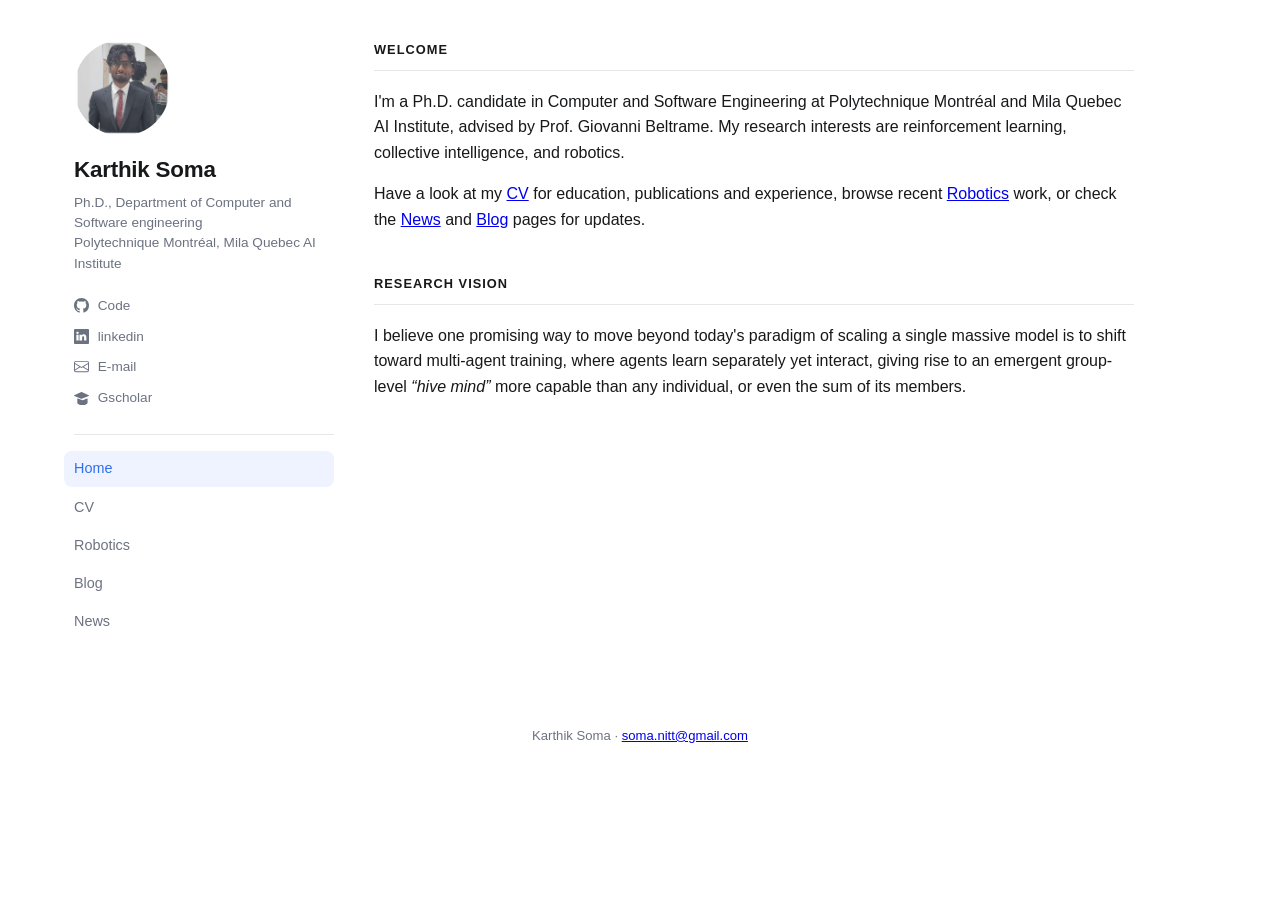
==== commit 02786fd1: "Update CV and homepage intro Add website link and short-title/status annotations to publications, ad" ====
--- a/index.html
+++ b/index.html
@@ -55,8 +55,13 @@
 
 <section id="intro">
   <h2>Welcome</h2>
-  <p>I'm a Ph.D. candidate in Computer and Software Engineering at Polytechnique Montréal and Mila Quebec AI Institute, advised by Prof. Giovanni Beltrame. My research focuses on multi-robot systems, field robotics, and collective navigation &mdash; from lunar-analogue rover exploration to cave-rescue missions with Boston Dynamics Spot.</p>
+  <p>I'm a Ph.D. candidate in Computer and Software Engineering at Polytechnique Montréal and Mila Quebec AI Institute, advised by Prof. Giovanni Beltrame. My research interests are reinforcement learning, collective intelligence, and robotics.</p>
   <p>Have a look at my <a href="cv.html">CV</a> for education, publications and experience, browse recent <a href="demos.html">Robotics</a> work, or check the <a href="news.html">News</a> and <a href="blog.html">Blog</a> pages for updates.</p>
+</section>
+
+<section id="vision">
+  <h2>Research Vision</h2>
+  <p>I believe one promising way to move beyond today's paradigm of scaling a single massive model is to shift toward multi-agent training, where agents learn separately yet interact, giving rise to an emergent group-level <em>&ldquo;hive mind&rdquo;</em> more capable than any individual, or even the sum of its members.</p>
 </section>
 
 </main>
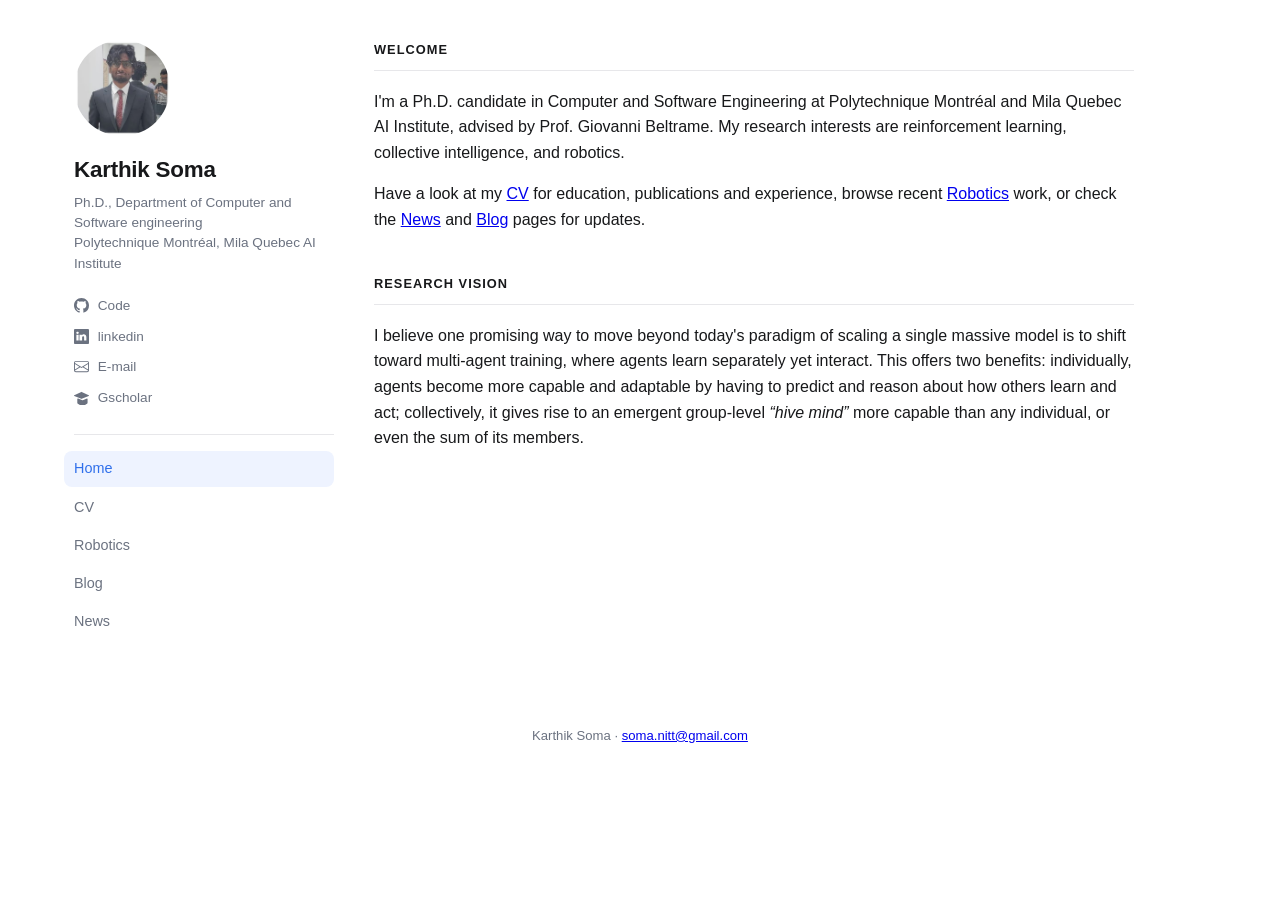
==== commit 5afa4833: "Add individual benefit back into research vision paragraph Co-Authored-By: Claude Sonnet 5 <noreply@" ====
--- a/index.html
+++ b/index.html
@@ -61,7 +61,7 @@
 
 <section id="vision">
   <h2>Research Vision</h2>
-  <p>I believe one promising way to move beyond today's paradigm of scaling a single massive model is to shift toward multi-agent training, where agents learn separately yet interact, giving rise to an emergent group-level <em>&ldquo;hive mind&rdquo;</em> more capable than any individual, or even the sum of its members.</p>
+  <p>I believe one promising way to move beyond today's paradigm of scaling a single massive model is to shift toward multi-agent training, where agents learn separately yet interact. This offers two benefits: individually, agents become more capable and adaptable by having to predict and reason about how others learn and act; collectively, it gives rise to an emergent group-level <em>&ldquo;hive mind&rdquo;</em> more capable than any individual, or even the sum of its members.</p>
 </section>
 
 </main>
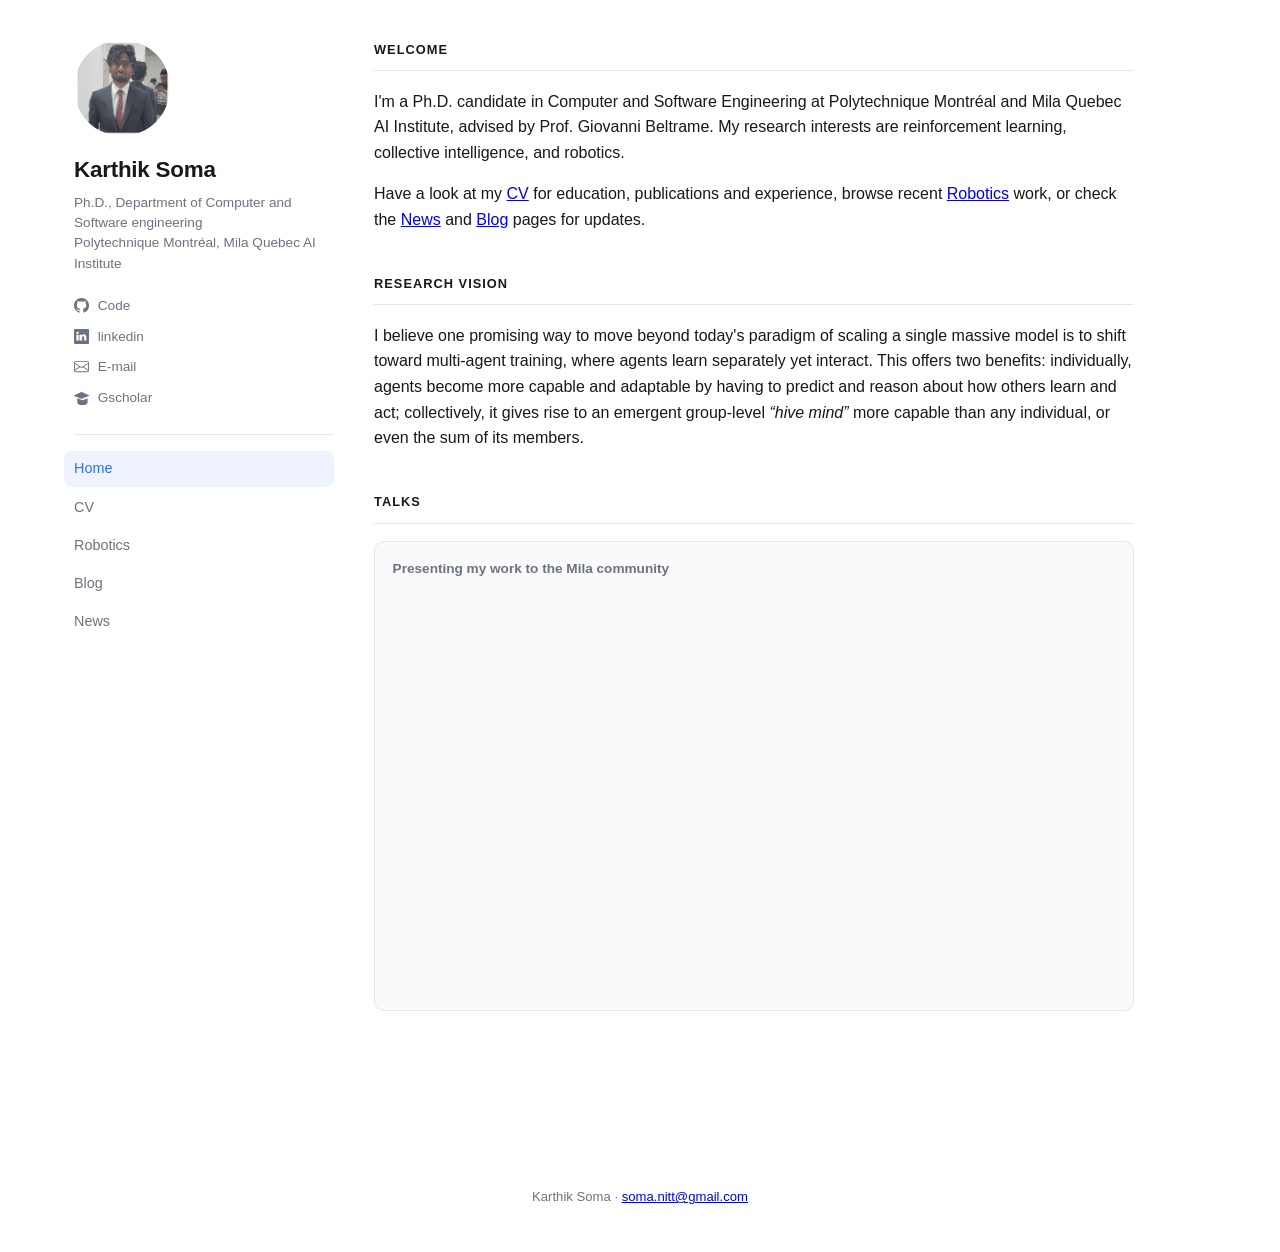
==== commit da37d5c6: "Add Mila talk video to home page, starting at 54:42 Co-Authored-By: Claude Sonnet 5 <noreply@anthrop" ====
--- a/index.html
+++ b/index.html
@@ -64,6 +64,21 @@
   <p>I believe one promising way to move beyond today's paradigm of scaling a single massive model is to shift toward multi-agent training, where agents learn separately yet interact. This offers two benefits: individually, agents become more capable and adaptable by having to predict and reason about how others learn and act; collectively, it gives rise to an emergent group-level <em>&ldquo;hive mind&rdquo;</em> more capable than any individual, or even the sum of its members.</p>
 </section>
 
+<section id="talks">
+  <h2>Talks</h2>
+  <div class="entry">
+    <div class="entry-meta">
+      <span><strong>Presenting my work to the Mila community</strong></span>
+    </div>
+    <div class="video-wrap">
+      <iframe src="https://www.youtube.com/embed/PpSpdPhTOsk?start=3282"
+              title="Presenting my work to the Mila community" frameborder="0"
+              allow="accelerometer; autoplay; clipboard-write; encrypted-media; gyroscope; picture-in-picture"
+              allowfullscreen></iframe>
+    </div>
+  </div>
+</section>
+
 </main>
 
 </div>
--- a/assets/css/style.css
+++ b/assets/css/style.css
@@ -203,6 +203,35 @@
 
 .entry-meta a:hover { text-decoration: underline; }
 
+.video-row {
+  display: flex;
+  gap: 0.9rem;
+  margin-bottom: 0.9rem;
+}
+
+.video-row .entry {
+  flex: 1 1 0;
+  margin-bottom: 0;
+  min-width: 0;
+}
+
+.video-wrap {
+  position: relative;
+  width: 100%;
+  aspect-ratio: 16 / 9;
+  margin-top: 0.5rem;
+  border-radius: 8px;
+  overflow: hidden;
+}
+
+.video-wrap iframe {
+  position: absolute;
+  inset: 0;
+  width: 100%;
+  height: 100%;
+  border: 0;
+}
+
 ul.plain {
   margin: 0.5rem 0 0;
   padding-left: 1.2rem;
@@ -330,6 +359,9 @@
     flex-direction: column;
     gap: 1.5rem;
   }
+  .video-row {
+    flex-direction: column;
+  }
   aside.sidebar {
     width: 100%;
     position: static;
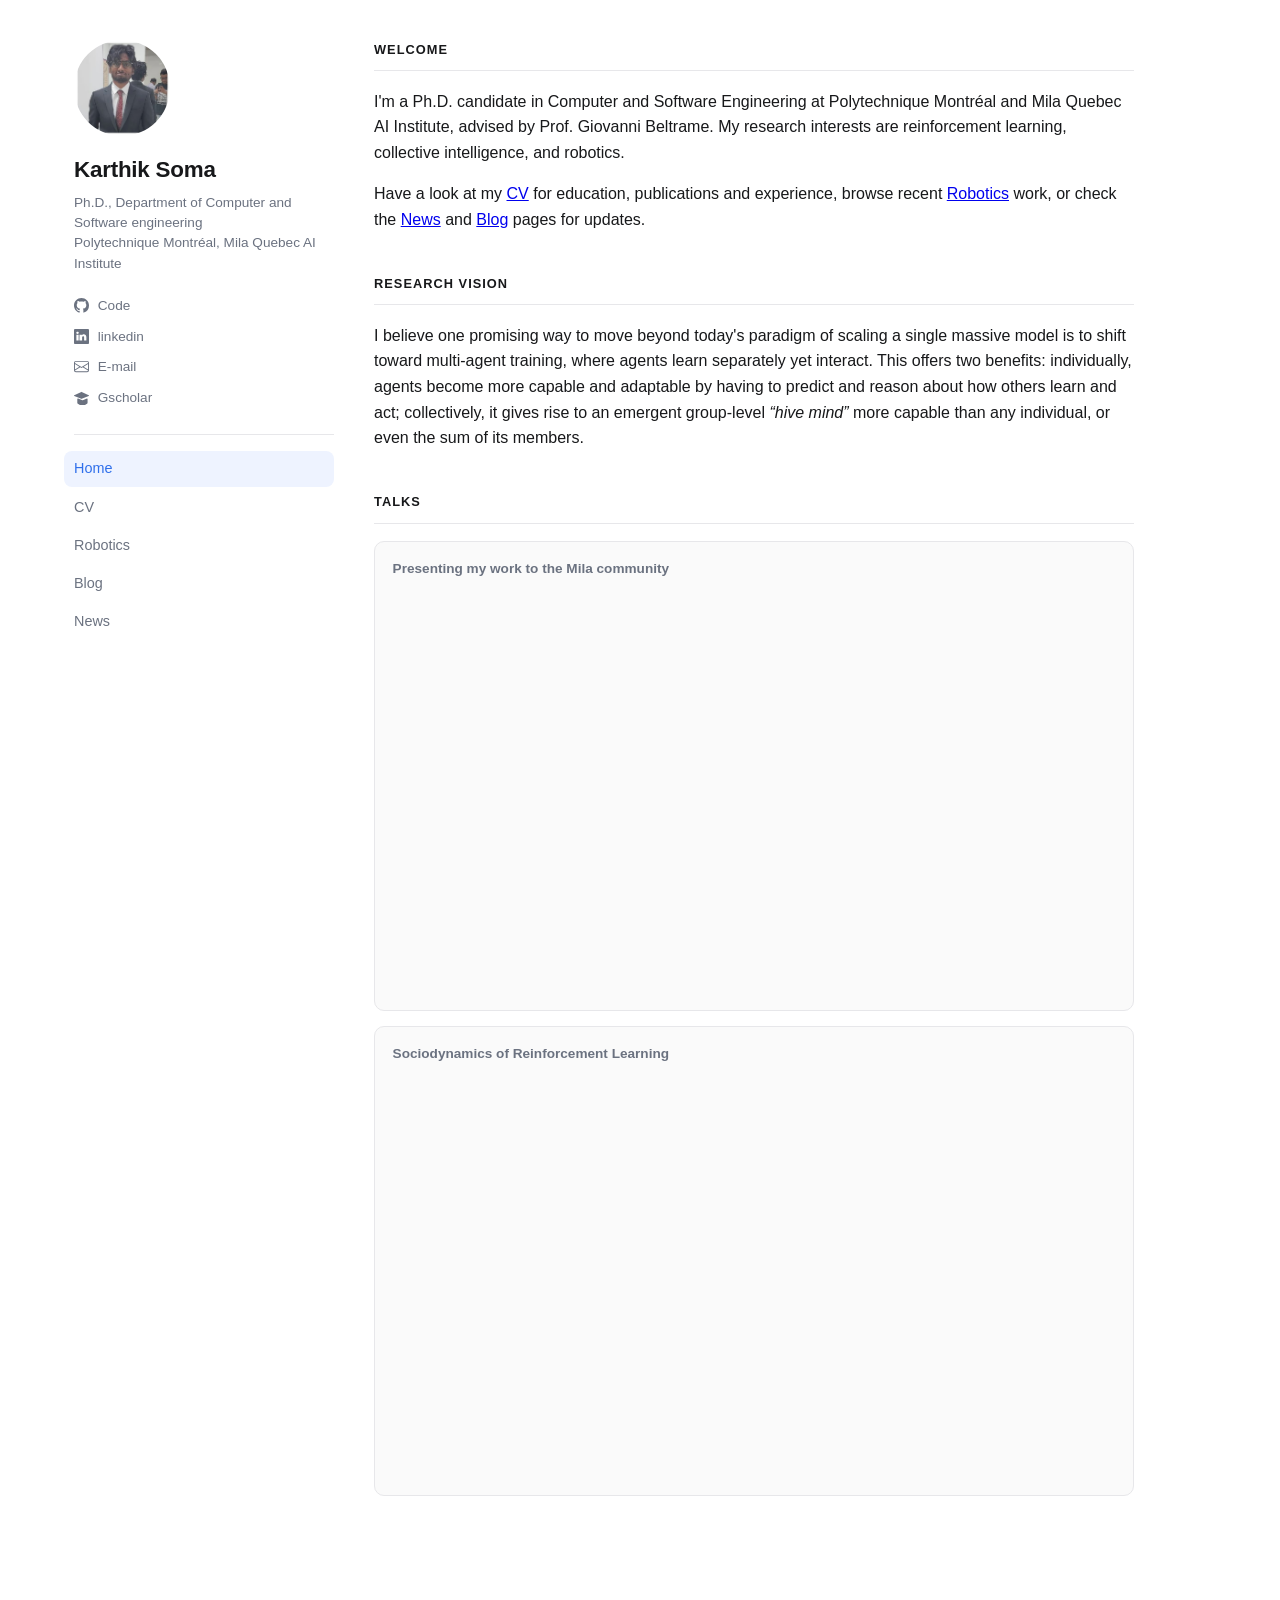
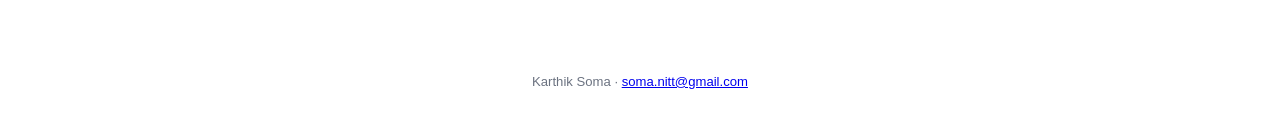
==== commit 36ea32b9: "Add Sociodynamics of RL video to home page Talks section Co-Authored-By: Claude Sonnet 5 <noreply@an" ====
--- a/index.html
+++ b/index.html
@@ -71,13 +71,43 @@
       <span><strong>Presenting my work to the Mila community</strong></span>
     </div>
     <div class="video-wrap">
-      <iframe src="https://www.youtube.com/embed/PpSpdPhTOsk?start=3282"
-              title="Presenting my work to the Mila community" frameborder="0"
+      <div id="mila-talk-player"></div>
+    </div>
+  </div>
+
+  <div class="entry">
+    <div class="entry-meta">
+      <span><strong>Sociodynamics of Reinforcement Learning</strong></span>
+    </div>
+    <div class="video-wrap">
+      <iframe src="https://www.youtube.com/embed/dHIXnFE4Jxk"
+              title="Sociodynamics of Reinforcement Learning" frameborder="0"
               allow="accelerometer; autoplay; clipboard-write; encrypted-media; gyroscope; picture-in-picture"
               allowfullscreen></iframe>
     </div>
   </div>
 </section>
+
+<script src="https://www.youtube.com/iframe_api"></script>
+<script>
+var milaTalkStart = 3282;
+var milaTalkEnd = 4182;
+var milaTalkPlayer;
+function onYouTubeIframeAPIReady() {
+  milaTalkPlayer = new YT.Player('mila-talk-player', {
+    videoId: 'PpSpdPhTOsk',
+    playerVars: { start: milaTalkStart, end: milaTalkEnd },
+    events: {
+      onStateChange: function (e) {
+        if (e.data === YT.PlayerState.ENDED) {
+          milaTalkPlayer.seekTo(milaTalkStart);
+          milaTalkPlayer.playVideo();
+        }
+      }
+    }
+  });
+}
+</script>
 
 </main>
 
